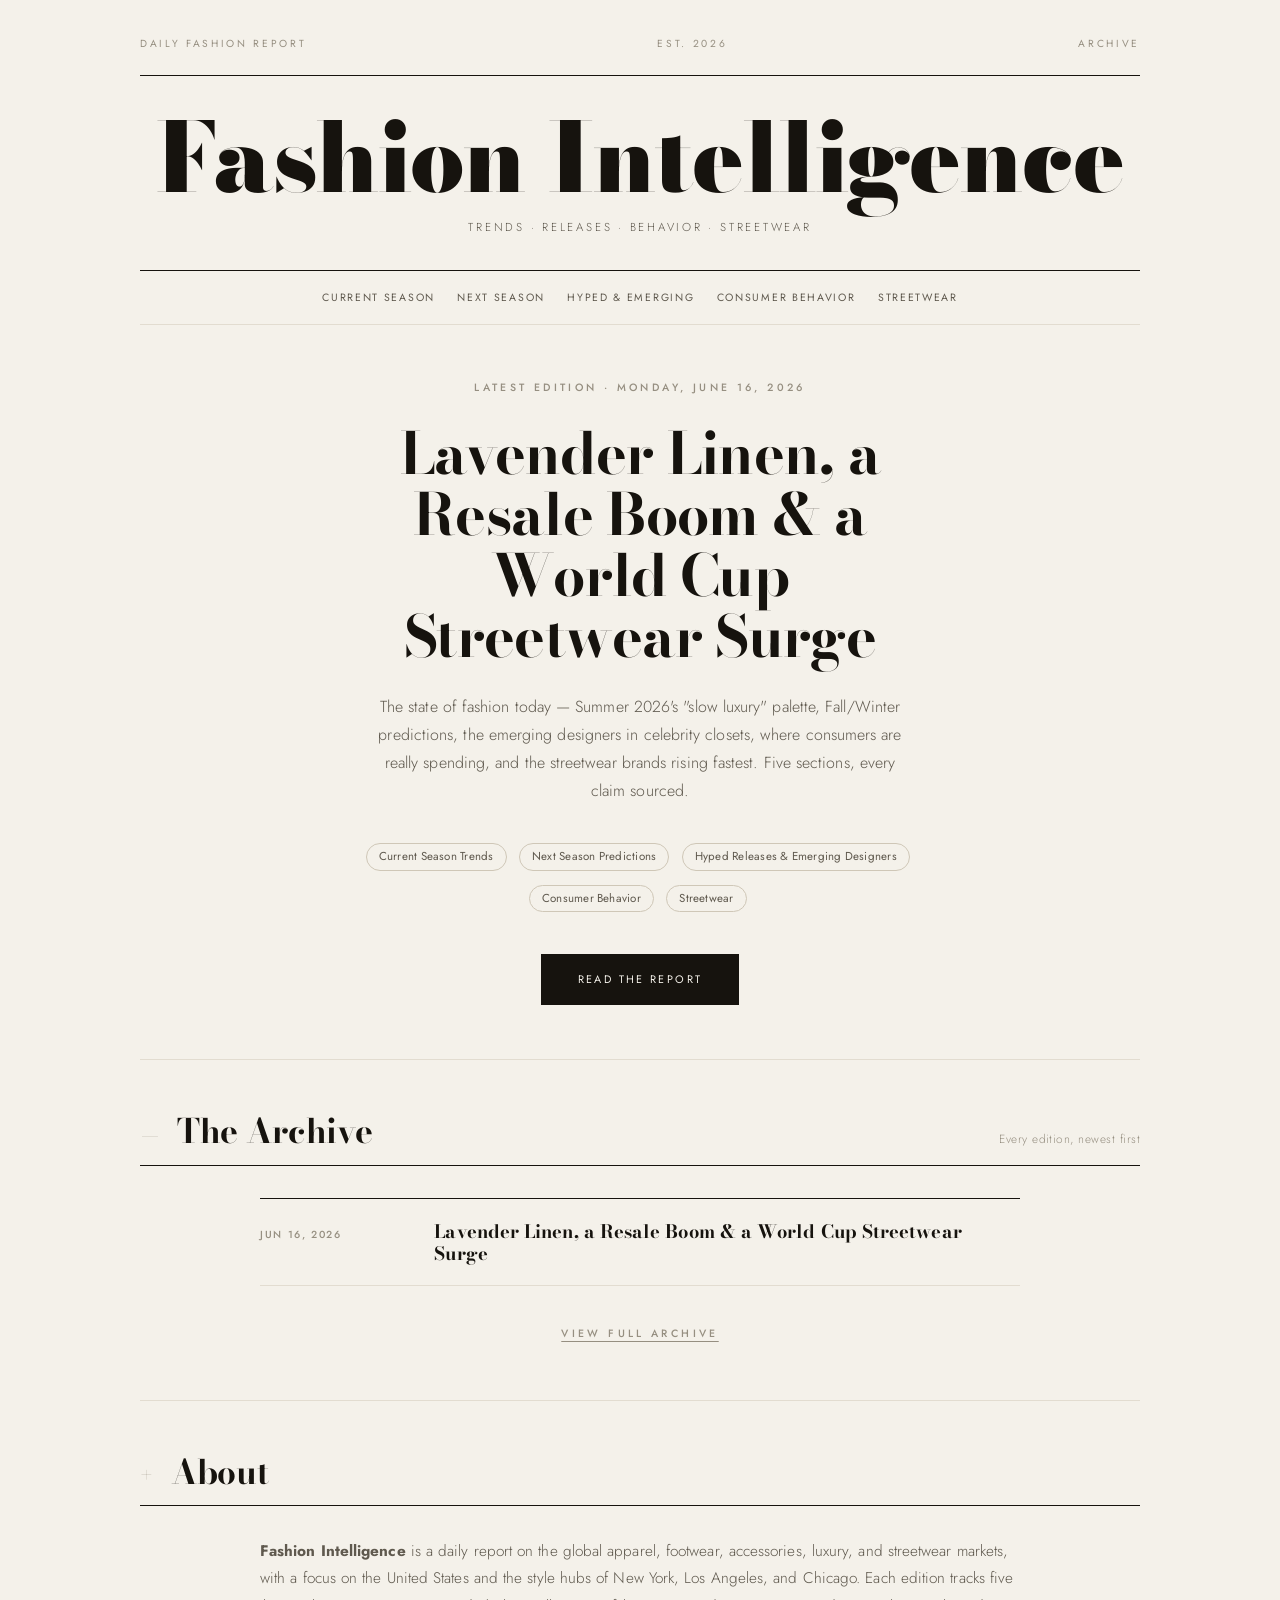
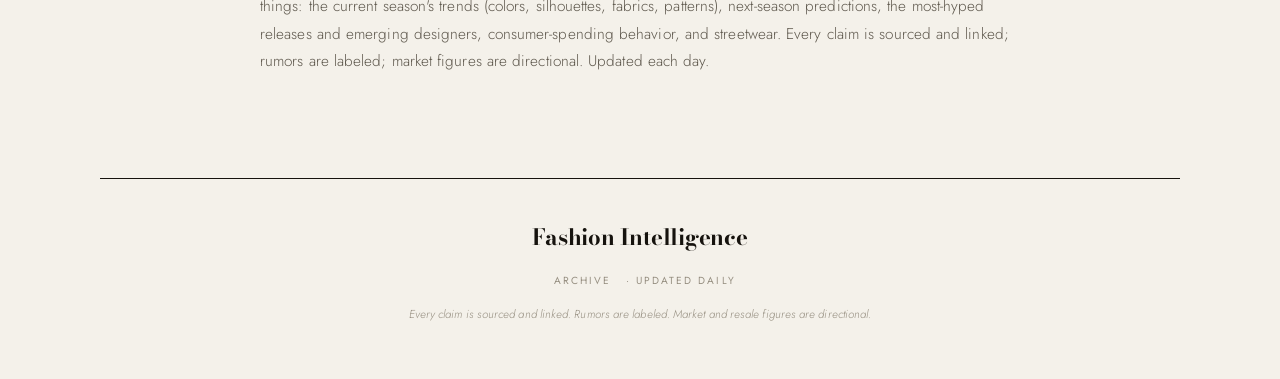
==== docs/index.html @ b0eaf0b9 "Fashion Intelligence — initial site Standalone daily fashion-intelligence report site (separate from" ====
<!DOCTYPE html>
<html lang="en">
<head>
  <meta charset="UTF-8" />
  <meta name="viewport" content="width=device-width, initial-scale=1.0" />
  <title>Fashion Intelligence — Daily Report</title>
  <link rel="preconnect" href="https://fonts.googleapis.com" />
  <link rel="preconnect" href="https://fonts.gstatic.com" crossorigin />
  <link href="https://fonts.googleapis.com/css2?family=Bodoni+Moda:ital,opsz,wght@0,6..96,400;0,6..96,700;0,6..96,900;1,6..96,400;1,6..96,700&family=Jost:ital,wght@0,300;0,400;0,500;1,400&display=swap" rel="stylesheet" />
  <link rel="stylesheet" href="style.css" />
</head>
<body>

  <header class="site-head container">
    <div class="topline">
      <span>Daily Fashion Report</span>
      <span>Est. 2026</span>
      <span><a href="archive.html">Archive</a></span>
    </div>
    <div class="wordmark-block">
      <h1 class="wordmark">Fashion Intelligence</h1>
      <p class="tagline">Trends · Releases · Behavior · Streetwear</p>
    </div>
    <nav class="mainnav">
      <a href="editions/2026-06-16.html#current">Current Season</a>
      <a href="editions/2026-06-16.html#next">Next Season</a>
      <a href="editions/2026-06-16.html#releases">Hyped &amp; Emerging</a>
      <a href="editions/2026-06-16.html#behavior">Consumer Behavior</a>
      <a href="editions/2026-06-16.html#streetwear">Streetwear</a>
    </nav>
  </header>

  <main class="container">

    <!-- HERO — LATEST EDITION -->
    <section class="hero">
      <span class="kicker hero-kicker">Latest Edition · Monday, June 16, 2026</span>
      <h2 class="hero-title">
        <a href="editions/2026-06-16.html">Lavender Linen, a Resale Boom &amp; a World Cup Streetwear Surge</a>
      </h2>
      <p class="hero-dek">
        The state of fashion today — Summer 2026's "slow luxury" palette, Fall/Winter predictions,
        the emerging designers in celebrity closets, where consumers are really spending, and the
        streetwear brands rising fastest. Five sections, every claim sourced.
      </p>
      <div class="hero-covers">
        <span class="tag">Current Season Trends</span>
        <span class="tag">Next Season Predictions</span>
        <span class="tag">Hyped Releases &amp; Emerging Designers</span>
        <span class="tag">Consumer Behavior</span>
        <span class="tag">Streetwear</span>
      </div>
      <div class="btn-wrap">
        <a class="btn" href="editions/2026-06-16.html">Read the Report</a>
      </div>
    </section>

    <!-- ARCHIVE -->
    <section class="section">
      <div class="section-head">
        <span class="section-num">&mdash;</span>
        <span class="section-title">The Archive</span>
        <span class="section-sub">Every edition, newest first</span>
      </div>
      <ul class="archive-list">
        <li class="archive-item">
          <span class="archive-date">Jun 16, 2026</span>
          <span class="archive-headline">
            <a href="editions/2026-06-16.html">Lavender Linen, a Resale Boom &amp; a World Cup Streetwear Surge</a>
          </span>
        </li>
      </ul>
      <p style="text-align:center; margin-top:2rem;">
        <a class="kicker" href="archive.html" style="text-decoration:underline; text-underline-offset:4px;">View Full Archive</a>
      </p>
    </section>

    <!-- ABOUT -->
    <section class="section" style="border-bottom:none;">
      <div class="section-head">
        <span class="section-num">&plus;</span>
        <span class="section-title">About</span>
      </div>
      <p class="about">
        <strong>Fashion Intelligence</strong> is a daily report on the global apparel, footwear, accessories,
        luxury, and streetwear markets, with a focus on the United States and the style hubs of
        New York, Los Angeles, and Chicago. Each edition tracks five things: the current season's trends
        (colors, silhouettes, fabrics, patterns), next-season predictions, the most-hyped releases and
        emerging designers, consumer-spending behavior, and streetwear. Every claim is sourced and linked;
        rumors are labeled; market figures are directional. Updated each day.
      </p>
    </section>

  </main>

  <footer class="site-foot container">
    <div class="foot-mark">Fashion Intelligence</div>
    <div class="foot-links">
      <a href="archive.html">Archive</a> · Updated Daily
    </div>
    <p class="foot-note">Every claim is sourced and linked. Rumors are labeled. Market and resale figures are directional.</p>
  </footer>

</body>
</html>
---- docs/style.css ----
/* ═══════════════════════════════════════════════════════════════════════
   FASHION INTELLIGENCE — Design System
   Sleek editorial aesthetic · Bodoni Moda (display) + Jost (sans)
   ═══════════════════════════════════════════════════════════════════════ */

/* ── Reset ─────────────────────────────────────────────────────────────── */
*, *::before, *::after { box-sizing: border-box; margin: 0; padding: 0; }

/* ── Tokens ────────────────────────────────────────────────────────────── */
:root {
  --bone:        #f4f1ea;   /* page background */
  --paper:       #faf8f3;   /* raised surfaces */
  --ink:         #16130e;   /* near-black */
  --ink-soft:    #5f594e;   /* secondary text */
  --ink-faint:   #968f81;   /* tertiary / meta */
  --line:        #e2dcd0;   /* hairlines */
  --line-mid:    #cfc7b7;
  --line-strong: #16130e;   /* rules */
  --invert-bg:   #16130e;   /* dark panels */
  --invert-tx:   #f4f1ea;

  --display: 'Bodoni Moda', 'Didot', 'Times New Roman', serif;
  --sans:    'Jost', 'Helvetica Neue', Arial, sans-serif;

  --maxw: 1080px;
  --readw: 760px;
}

/* ── Base ──────────────────────────────────────────────────────────────── */
html {
  background: var(--bone);
  -webkit-text-size-adjust: 100%;
  scroll-behavior: smooth;
}

body {
  font-family: var(--sans);
  font-weight: 300;
  color: var(--ink);
  background: var(--bone);
  line-height: 1.7;
  letter-spacing: 0.005em;
  -webkit-font-smoothing: antialiased;
}

.container {
  max-width: var(--maxw);
  margin: 0 auto;
  padding: 0 2.5rem;
}

a { color: var(--ink); text-decoration: none; }
a:hover { text-decoration: underline; text-underline-offset: 3px; }

::selection { background: var(--ink); color: var(--bone); }

/* ── Shared atoms ──────────────────────────────────────────────────────── */
.kicker {
  font-family: var(--sans);
  font-weight: 500;
  font-size: 0.66rem;
  letter-spacing: 0.32em;
  text-transform: uppercase;
  color: var(--ink-faint);
}

.chip {
  display: inline-block;
  font-family: var(--sans);
  font-weight: 500;
  font-size: 0.58rem;
  letter-spacing: 0.18em;
  text-transform: uppercase;
  padding: 0.22rem 0.55rem;
  background: var(--ink);
  color: var(--bone);
  vertical-align: middle;
  line-height: 1;
}
.chip--out {
  background: transparent;
  color: var(--ink-soft);
  border: 1px solid var(--line-mid);
}
.chip--rumor {
  background: transparent;
  color: var(--ink-faint);
  border: 1px dashed var(--line-mid);
}

.tag {
  display: inline-block;
  font-family: var(--sans);
  font-weight: 400;
  font-size: 0.72rem;
  letter-spacing: 0.02em;
  color: var(--ink-soft);
  border: 1px solid var(--line-mid);
  border-radius: 100px;
  padding: 0.2rem 0.75rem;
  margin: 0.18rem 0.28rem 0.18rem 0;
}

/* ═══════════════════════════════════════════════════════════════════════
   MASTHEAD
   ═══════════════════════════════════════════════════════════════════════ */
.site-head { padding-top: 2.2rem; }

.topline {
  display: flex;
  justify-content: space-between;
  align-items: center;
  font-family: var(--sans);
  font-weight: 400;
  font-size: 0.64rem;
  letter-spacing: 0.26em;
  text-transform: uppercase;
  color: var(--ink-faint);
  padding-bottom: 1.4rem;
}
.topline a { color: var(--ink-faint); }
.topline a:hover { color: var(--ink); text-decoration: none; }

.wordmark-block {
  text-align: center;
  border-top: 1px solid var(--line-strong);
  border-bottom: 1px solid var(--line-strong);
  padding: 2.4rem 0 2rem;
}
.wordmark {
  font-family: var(--display);
  font-optical-sizing: auto;
  font-weight: 900;
  font-size: clamp(2.6rem, 9vw, 6rem);
  line-height: 0.9;
  letter-spacing: -0.01em;
  color: var(--ink);
}
.wordmark .amp { font-style: italic; font-weight: 400; }
.tagline {
  font-family: var(--sans);
  font-weight: 300;
  font-size: 0.72rem;
  letter-spacing: 0.24em;
  text-transform: uppercase;
  color: var(--ink-soft);
  margin-top: 1.1rem;
}

/* Section nav */
.mainnav {
  display: flex;
  justify-content: center;
  align-items: center;
  flex-wrap: wrap;
  gap: 0 1.4rem;
  font-family: var(--sans);
  font-weight: 400;
  font-size: 0.66rem;
  letter-spacing: 0.16em;
  text-transform: uppercase;
  padding: 1.1rem 0;
  border-bottom: 1px solid var(--line);
}
.mainnav a { color: var(--ink-soft); }
.mainnav a:hover { color: var(--ink); text-decoration: none; }

/* ═══════════════════════════════════════════════════════════════════════
   REPORT / CONTENT
   ═══════════════════════════════════════════════════════════════════════ */
.report-head {
  padding: 3rem 0 2.4rem;
  text-align: center;
  max-width: var(--readw);
  margin: 0 auto;
}
.report-date {
  font-family: var(--sans);
  font-weight: 400;
  font-size: 0.68rem;
  letter-spacing: 0.28em;
  text-transform: uppercase;
  color: var(--ink-faint);
  margin-bottom: 1.4rem;
}
.report-title {
  font-family: var(--display);
  font-weight: 700;
  font-size: clamp(1.9rem, 4.6vw, 3.1rem);
  line-height: 1.08;
  letter-spacing: -0.01em;
}
.report-standfirst {
  font-family: var(--sans);
  font-weight: 300;
  font-size: 1rem;
  line-height: 1.7;
  color: var(--ink-soft);
  margin-top: 1.4rem;
  font-style: normal;
}

/* Executive summary */
.summary {
  max-width: var(--readw);
  margin: 0 auto 1rem;
  border-top: 1px solid var(--line-strong);
  border-bottom: 1px solid var(--line-strong);
  padding: 1.8rem 0;
}
.summary .kicker { display: block; text-align: center; margin-bottom: 1.3rem; }
.summary ul { list-style: none; }
.summary li {
  position: relative;
  padding: 0.55rem 0 0.55rem 2.6rem;
  font-size: 0.94rem;
  line-height: 1.6;
  border-bottom: 1px solid var(--line);
}
.summary li:last-child { border-bottom: none; }
.summary li::before {
  counter-increment: sum;
  content: counter(sum, decimal-leading-zero);
  position: absolute;
  left: 0;
  top: 0.62rem;
  font-family: var(--display);
  font-style: italic;
  font-size: 0.95rem;
  color: var(--ink-faint);
}
.summary ul { counter-reset: sum; }

/* Section frame */
.section {
  padding: 3.4rem 0;
  border-bottom: 1px solid var(--line);
  scroll-margin-top: 1rem;
}
.section-head {
  display: flex;
  align-items: baseline;
  gap: 1.1rem;
  margin-bottom: 2rem;
  padding-bottom: 1rem;
  border-bottom: 1px solid var(--line-strong);
}
.section-num {
  font-family: var(--display);
  font-style: italic;
  font-weight: 400;
  font-size: 1.5rem;
  color: var(--ink-faint);
  line-height: 1;
}
.section-title {
  font-family: var(--display);
  font-weight: 700;
  font-size: clamp(1.5rem, 3.4vw, 2.1rem);
  line-height: 1;
  letter-spacing: -0.005em;
}
.section-sub {
  font-family: var(--sans);
  font-weight: 300;
  font-size: 0.74rem;
  letter-spacing: 0.04em;
  color: var(--ink-faint);
  margin-left: auto;
  text-align: right;
  max-width: 38%;
}

/* Prose */
.prose {
  max-width: var(--readw);
  font-size: 0.96rem;
  line-height: 1.78;
  color: var(--ink);
  margin-bottom: 1.2rem;
}
.prose--full { max-width: none; }
.prose strong { font-weight: 500; }
.prose a { text-decoration: underline; text-underline-offset: 2px; text-decoration-color: var(--line-mid); }
.prose a:hover { text-decoration-color: var(--ink); }
.lead-note {
  font-size: 0.78rem;
  color: var(--ink-faint);
  font-style: italic;
}

/* ── Color swatches ────────────────────────────────────────────────────── */
.swatches {
  display: grid;
  grid-template-columns: repeat(auto-fit, minmax(92px, 1fr));
  gap: 1.2rem;
  margin: 1.6rem 0 2rem;
}
.swatch { text-align: center; }
.swatch-chip {
  width: 100%;
  aspect-ratio: 1 / 1;
  border-radius: 50%;
  box-shadow: inset 0 0 0 1px rgba(22,19,14,0.10);
  margin-bottom: 0.7rem;
}
.swatch-name {
  display: block;
  font-family: var(--sans);
  font-weight: 400;
  font-size: 0.74rem;
  letter-spacing: 0.04em;
  line-height: 1.3;
}
.swatch-hex {
  display: block;
  font-family: var(--sans);
  font-weight: 300;
  font-size: 0.62rem;
  letter-spacing: 0.1em;
  color: var(--ink-faint);
  text-transform: uppercase;
  margin-top: 0.15rem;
}

/* ── Attribute rows (colors / silhouettes / fabrics / patterns) ────────── */
.attrs { margin: 1.4rem 0 0.5rem; }
.attr {
  display: grid;
  grid-template-columns: 150px 1fr;
  gap: 1.4rem;
  padding: 1.1rem 0;
  border-top: 1px solid var(--line);
}
.attr:last-child { border-bottom: 1px solid var(--line); }
.attr-label {
  font-family: var(--sans);
  font-weight: 500;
  font-size: 0.68rem;
  letter-spacing: 0.2em;
  text-transform: uppercase;
  color: var(--ink-soft);
  padding-top: 0.15rem;
}
.attr-body { font-size: 0.92rem; line-height: 1.65; }
.attr-body strong { font-weight: 500; }

/* ── Cards / grids ─────────────────────────────────────────────────────── */
.grid-2 { display: grid; grid-template-columns: 1fr 1fr; gap: 2.4rem; }
.grid-3 { display: grid; grid-template-columns: repeat(3, 1fr); gap: 2.2rem; }

/* Entry (designer / release / brand) */
.entry { padding-top: 1.1rem; border-top: 2px solid var(--ink); }
.entry + .entry { margin-top: 1.8rem; }
.entry-head {
  display: flex;
  align-items: baseline;
  justify-content: space-between;
  gap: 0.8rem;
  margin-bottom: 0.3rem;
}
.entry-name {
  font-family: var(--display);
  font-weight: 700;
  font-size: 1.15rem;
  line-height: 1.1;
}
.entry-meta {
  font-family: var(--sans);
  font-weight: 400;
  font-size: 0.66rem;
  letter-spacing: 0.14em;
  text-transform: uppercase;
  color: var(--ink-faint);
  margin-bottom: 0.6rem;
}
.entry-body { font-size: 0.9rem; line-height: 1.65; color: var(--ink); }
.entry-body a { text-decoration: underline; text-underline-offset: 2px; text-decoration-color: var(--line-mid); }

/* Stat band */
.stats {
  display: grid;
  grid-template-columns: repeat(auto-fit, minmax(150px, 1fr));
  gap: 0;
  margin: 1.6rem 0 2rem;
  border: 1px solid var(--line);
}
.stat {
  padding: 1.4rem 1.3rem;
  border-right: 1px solid var(--line);
}
.stat:last-child { border-right: none; }
.stat-num {
  font-family: var(--display);
  font-weight: 700;
  font-size: 1.9rem;
  line-height: 1;
  letter-spacing: -0.01em;
}
.stat-num .unit { font-size: 1.05rem; font-style: italic; font-weight: 400; }
.stat-label {
  font-family: var(--sans);
  font-weight: 300;
  font-size: 0.74rem;
  line-height: 1.4;
  color: var(--ink-soft);
  margin-top: 0.6rem;
}

/* ── Tables ────────────────────────────────────────────────────────────── */
.ftable { width: 100%; border-collapse: collapse; margin: 1.4rem 0; font-size: 0.86rem; }
.ftable th {
  font-family: var(--sans);
  font-weight: 500;
  font-size: 0.62rem;
  letter-spacing: 0.18em;
  text-transform: uppercase;
  color: var(--ink-faint);
  text-align: left;
  padding: 0 0.8rem 0.7rem;
  border-bottom: 1px solid var(--line-strong);
}
.ftable td {
  padding: 0.85rem 0.8rem;
  border-bottom: 1px solid var(--line);
  vertical-align: top;
  line-height: 1.5;
}
.ftable tr:last-child td { border-bottom: none; }
.ftable .nowrap { white-space: nowrap; }
.ftable .t-date { color: var(--ink-faint); white-space: nowrap; font-size: 0.8rem; }
.ftable .t-name { font-family: var(--display); font-weight: 700; font-size: 0.98rem; }
.ftable strong { font-weight: 500; }

/* City columns */
.cities { display: grid; grid-template-columns: repeat(3, 1fr); gap: 2.4rem; }
.city-name {
  font-family: var(--display);
  font-weight: 700;
  font-size: 1.3rem;
  padding-bottom: 0.6rem;
  margin-bottom: 0.9rem;
  border-bottom: 1px solid var(--line-strong);
}
.city-body { font-size: 0.88rem; line-height: 1.65; }

/* ── Watch list (inverted panel) ───────────────────────────────────────── */
.watch {
  background: var(--invert-bg);
  color: var(--invert-tx);
  margin: 3.4rem 0 0;
  padding: 3rem 2.5rem;
}
.watch .kicker { color: rgba(244,241,234,0.55); }
.watch h2 {
  font-family: var(--display);
  font-weight: 700;
  font-size: clamp(1.6rem, 3.4vw, 2.2rem);
  margin: 0.9rem 0 1.8rem;
}
.watch-table { width: 100%; border-collapse: collapse; font-size: 0.88rem; }
.watch-table th {
  font-family: var(--sans);
  font-weight: 500;
  font-size: 0.6rem;
  letter-spacing: 0.18em;
  text-transform: uppercase;
  color: rgba(244,241,234,0.45);
  text-align: left;
  padding: 0 0.8rem 0.7rem;
  border-bottom: 1px solid rgba(244,241,234,0.2);
}
.watch-table td {
  padding: 0.95rem 0.8rem;
  border-bottom: 1px solid rgba(244,241,234,0.1);
  vertical-align: top;
  line-height: 1.5;
}
.watch-table tr:last-child td { border-bottom: none; }
.watch-table .w-date {
  font-family: var(--display);
  font-style: italic;
  font-size: 1rem;
  white-space: nowrap;
  color: var(--invert-tx);
}
.watch-table .w-type {
  font-size: 0.58rem;
  letter-spacing: 0.16em;
  text-transform: uppercase;
  color: rgba(244,241,234,0.5);
  white-space: nowrap;
}
.watch-table strong { font-weight: 500; }
.watch-table a { color: var(--invert-tx); text-decoration: underline; text-underline-offset: 2px; }

/* ── Sources ───────────────────────────────────────────────────────────── */
.sources { padding: 2.6rem 0 1rem; }
.sources .kicker { display: block; margin-bottom: 1.2rem; }
.sources ol {
  columns: 2;
  column-gap: 2.4rem;
  list-style: none;
  counter-reset: src;
  font-size: 0.74rem;
  line-height: 1.6;
}
.sources li {
  break-inside: avoid;
  margin-bottom: 0.45rem;
  padding-left: 1.7rem;
  position: relative;
  color: var(--ink-soft);
}
.sources li::before {
  counter-increment: src;
  content: counter(src);
  position: absolute;
  left: 0;
  font-family: var(--display);
  font-style: italic;
  color: var(--ink-faint);
}
.sources a { text-decoration: underline; text-underline-offset: 2px; text-decoration-color: var(--line-mid); }

/* ═══════════════════════════════════════════════════════════════════════
   HOME PAGE
   ═══════════════════════════════════════════════════════════════════════ */
.hero {
  padding: 3.4rem 0;
  border-bottom: 1px solid var(--line);
}
.hero-kicker { display: block; text-align: center; margin-bottom: 1.6rem; }
.hero-title {
  font-family: var(--display);
  font-weight: 700;
  font-size: clamp(2rem, 5.2vw, 3.6rem);
  line-height: 1.06;
  letter-spacing: -0.012em;
  text-align: center;
  max-width: 14ch;
  margin: 0 auto 1.6rem;
}
.hero-title a { color: var(--ink); }
.hero-title a:hover { text-decoration: none; color: var(--ink-soft); }
.hero-dek {
  max-width: 60ch;
  margin: 0 auto 2.2rem;
  text-align: center;
  font-size: 1rem;
  line-height: 1.75;
  color: var(--ink-soft);
}
.hero-covers {
  display: flex;
  flex-wrap: wrap;
  justify-content: center;
  gap: 0.5rem;
  max-width: 70ch;
  margin: 0 auto 2.4rem;
}
.btn {
  display: inline-block;
  font-family: var(--sans);
  font-weight: 400;
  font-size: 0.68rem;
  letter-spacing: 0.22em;
  text-transform: uppercase;
  color: var(--bone);
  background: var(--ink);
  padding: 0.95rem 2.2rem;
  border: 1px solid var(--ink);
  transition: background 0.18s, color 0.18s;
}
.btn:hover { background: transparent; color: var(--ink); text-decoration: none; }
.btn-wrap { text-align: center; }

.archive-list { list-style: none; max-width: var(--readw); margin: 0 auto; }
.archive-item {
  display: flex;
  align-items: baseline;
  gap: 1.4rem;
  padding: 1.3rem 0;
  border-bottom: 1px solid var(--line);
}
.archive-item:first-child { border-top: 1px solid var(--line-strong); }
.archive-date {
  font-family: var(--sans);
  font-weight: 500;
  font-size: 0.64rem;
  letter-spacing: 0.16em;
  text-transform: uppercase;
  color: var(--ink-faint);
  white-space: nowrap;
  width: 9.5rem;
  flex-shrink: 0;
  padding-top: 0.35rem;
}
.archive-headline {
  font-family: var(--display);
  font-weight: 700;
  font-size: 1.15rem;
  line-height: 1.2;
}
.archive-headline a:hover { color: var(--ink-soft); text-decoration: none; }

.about {
  max-width: var(--readw);
  margin: 0 auto;
  font-size: 0.96rem;
  line-height: 1.8;
  color: var(--ink-soft);
}

.page-head {
  text-align: center;
  padding: 3rem 0 2.4rem;
}
.page-head .kicker { display: block; margin-bottom: 1rem; }
.page-head h1 {
  font-family: var(--display);
  font-weight: 700;
  font-size: clamp(2rem, 5vw, 3rem);
}

/* ═══════════════════════════════════════════════════════════════════════
   FOOTER
   ═══════════════════════════════════════════════════════════════════════ */
.site-foot {
  border-top: 1px solid var(--line-strong);
  margin-top: 3rem;
  padding: 2.4rem 0 3.4rem;
  text-align: center;
}
.foot-mark {
  font-family: var(--display);
  font-weight: 700;
  font-size: 1.4rem;
  letter-spacing: -0.01em;
}
.foot-links {
  font-family: var(--sans);
  font-weight: 400;
  font-size: 0.64rem;
  letter-spacing: 0.2em;
  text-transform: uppercase;
  color: var(--ink-faint);
  margin-top: 1rem;
}
.foot-links a { color: var(--ink-faint); margin: 0 0.6rem; }
.foot-links a:hover { color: var(--ink); text-decoration: none; }
.foot-note {
  font-size: 0.72rem;
  color: var(--ink-faint);
  margin-top: 1rem;
  font-style: italic;
}

/* ═══════════════════════════════════════════════════════════════════════
   RESPONSIVE
   ═══════════════════════════════════════════════════════════════════════ */
@media (max-width: 880px) {
  .container { padding: 0 1.6rem; }
  .grid-2, .grid-3, .cities { grid-template-columns: 1fr; gap: 1.8rem; }
  .section-sub { display: none; }
  .section-head { flex-wrap: wrap; }
  .attr { grid-template-columns: 1fr; gap: 0.4rem; }
  .sources ol { columns: 1; }
  .watch { padding: 2.2rem 1.6rem; }
  .stat { border-right: none; border-bottom: 1px solid var(--line); }
  .stat:last-child { border-bottom: none; }
}

@media (max-width: 560px) {
  .container { padding: 0 1.1rem; }
  .topline { font-size: 0.56rem; letter-spacing: 0.16em; }
  .mainnav { gap: 0 0.9rem; font-size: 0.6rem; }
  .archive-item { flex-direction: column; gap: 0.3rem; }
  .archive-date { padding-top: 0; }
  .watch-table thead { display: none; }
  .watch-table td { display: block; border-bottom: none; padding: 0.15rem 0; }
  .watch-table tr { display: block; padding: 1rem 0; border-bottom: 1px solid rgba(244,241,234,0.12); }
  .ftable thead { display: none; }
  .ftable td { display: block; padding: 0.15rem 0; border-bottom: none; }
  .ftable tr { display: block; padding: 1rem 0; border-bottom: 1px solid var(--line); }
}
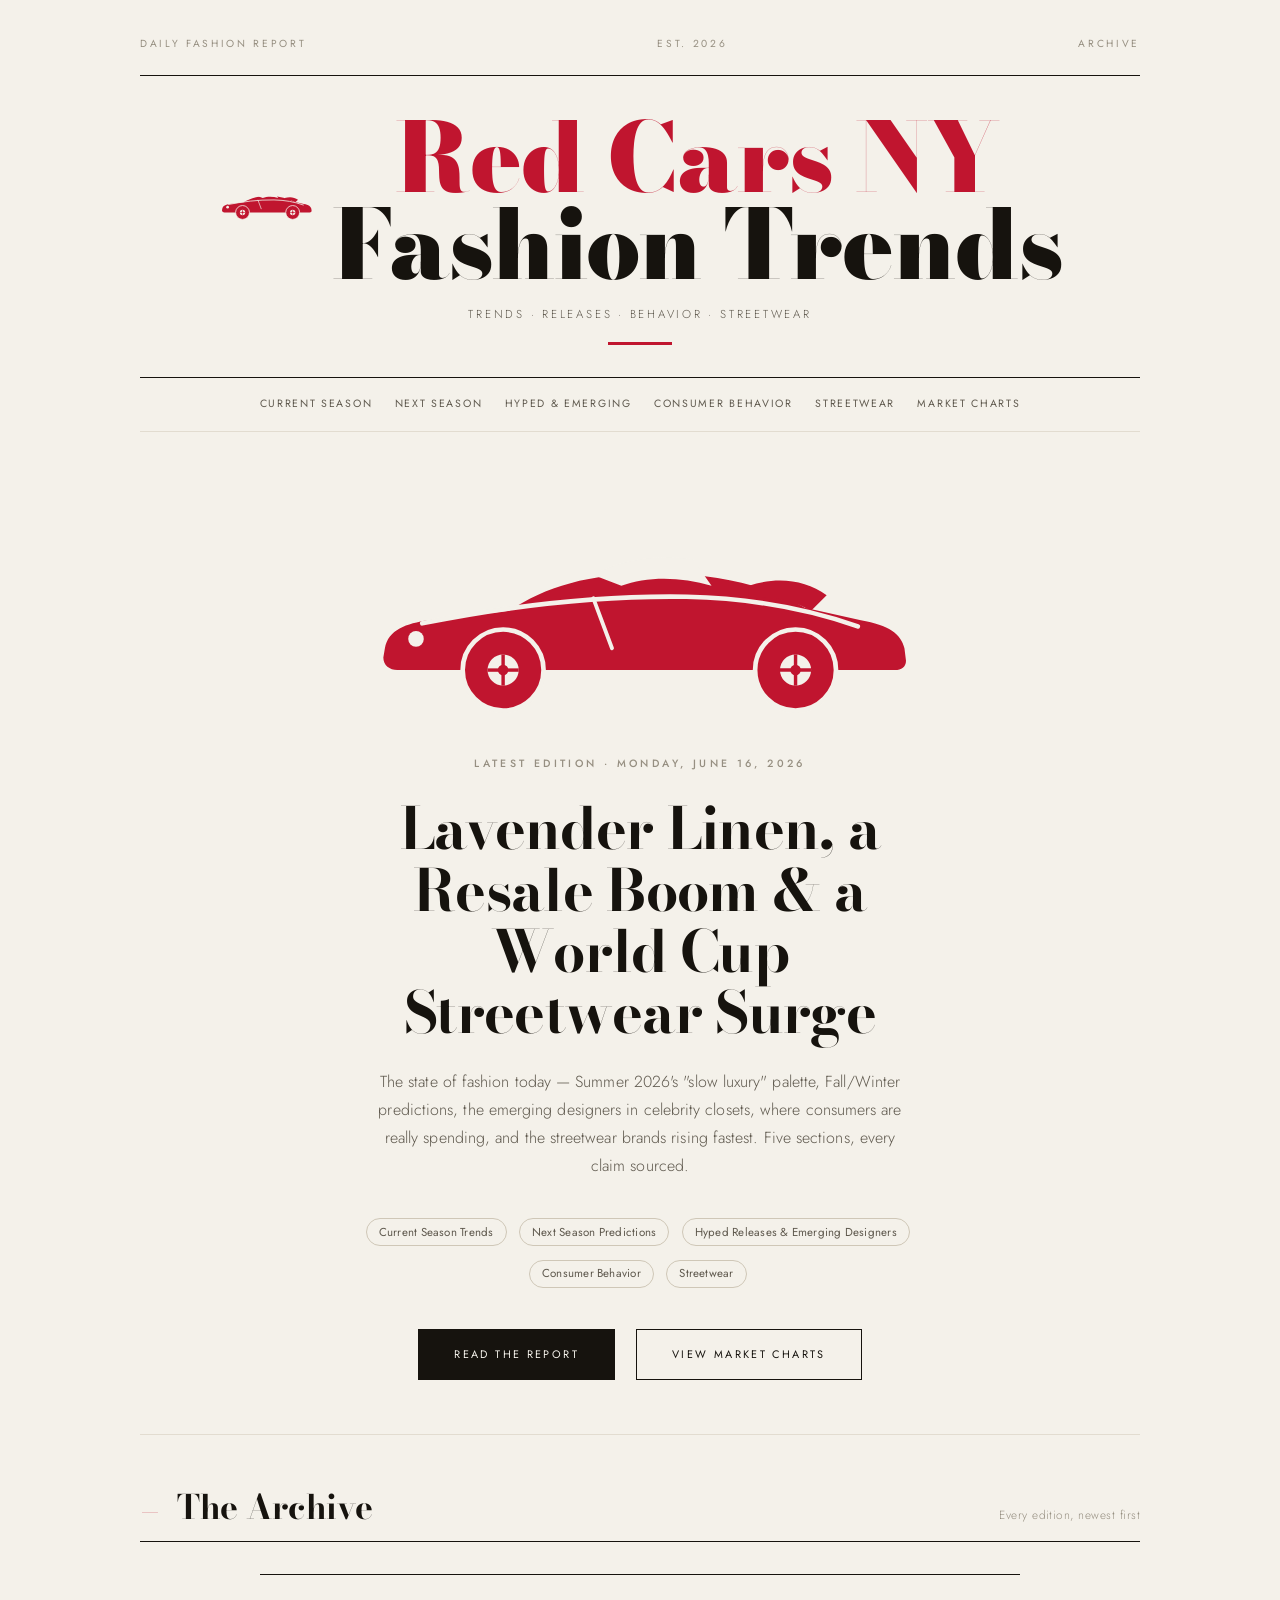
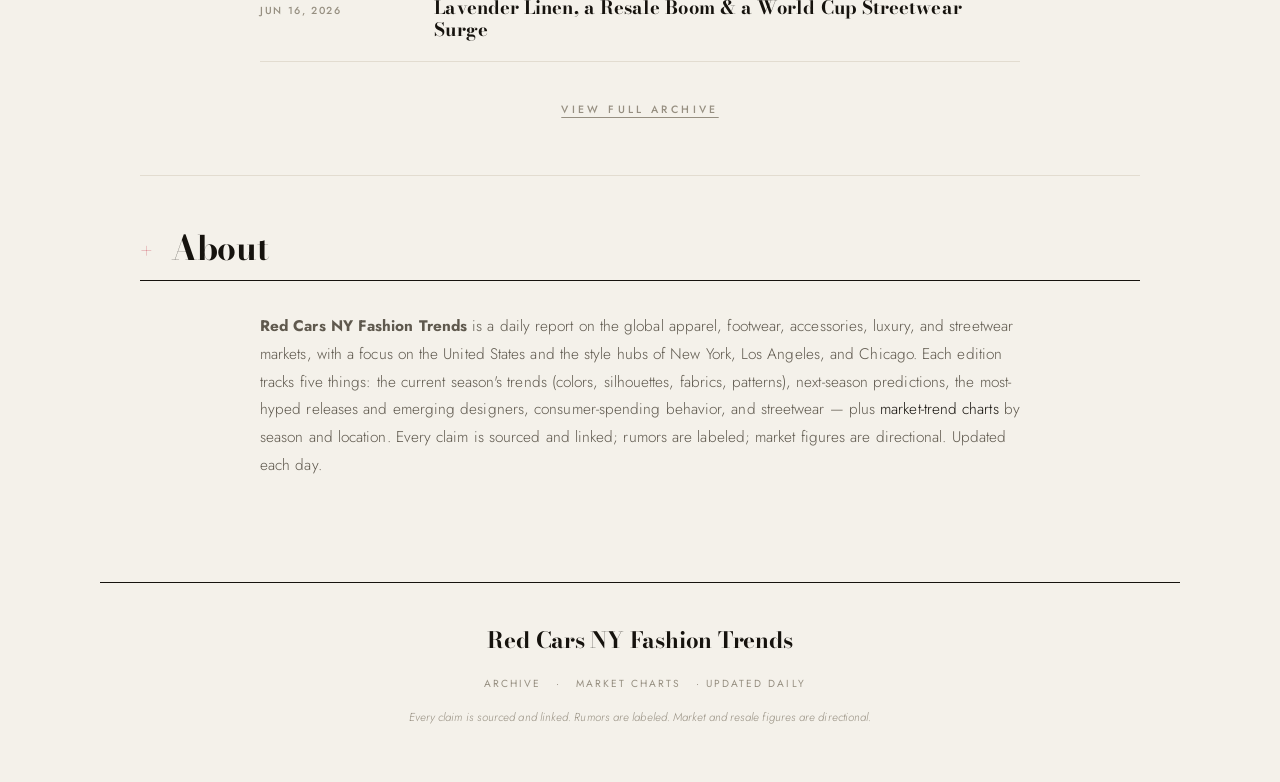
==== commit 3dd4e6fb: "Rebrand to Red Cars NY Fashion Trends; add car, charts, daily generator - Rebrand all pages to "Red " ====
--- a/docs/index.html
+++ b/docs/index.html
@@ -3,7 +3,7 @@
 <head>
   <meta charset="UTF-8" />
   <meta name="viewport" content="width=device-width, initial-scale=1.0" />
-  <title>Fashion Intelligence — Daily Report</title>
+  <title>Red Cars NY Fashion Trends — Daily Report</title>
   <link rel="preconnect" href="https://fonts.googleapis.com" />
   <link rel="preconnect" href="https://fonts.gstatic.com" crossorigin />
   <link href="https://fonts.googleapis.com/css2?family=Bodoni+Moda:ital,opsz,wght@0,6..96,400;0,6..96,700;0,6..96,900;1,6..96,400;1,6..96,700&family=Jost:ital,wght@0,300;0,400;0,500;1,400&display=swap" rel="stylesheet" />
@@ -18,8 +18,12 @@
       <span><a href="archive.html">Archive</a></span>
     </div>
     <div class="wordmark-block">
-      <h1 class="wordmark">Fashion Intelligence</h1>
+      <div class="brandmark">
+        <img class="car-logo" src="assets/redcar.svg" alt="Red Cars NY" />
+        <h1 class="wordmark"><span class="red">Red Cars NY</span><br />Fashion Trends</h1>
+      </div>
       <p class="tagline">Trends · Releases · Behavior · Streetwear</p>
+      <div class="accent-rule"></div>
     </div>
     <nav class="mainnav">
       <a href="editions/2026-06-16.html#current">Current Season</a>
@@ -27,6 +31,7 @@
       <a href="editions/2026-06-16.html#releases">Hyped &amp; Emerging</a>
       <a href="editions/2026-06-16.html#behavior">Consumer Behavior</a>
       <a href="editions/2026-06-16.html#streetwear">Streetwear</a>
+      <a href="trends.html">Market Charts</a>
     </nav>
   </header>
 
@@ -34,6 +39,7 @@
 
     <!-- HERO — LATEST EDITION -->
     <section class="hero">
+      <img class="hero-car" src="assets/redcar.svg" alt="Red Cars NY" />
       <span class="kicker hero-kicker">Latest Edition · Monday, June 16, 2026</span>
       <h2 class="hero-title">
         <a href="editions/2026-06-16.html">Lavender Linen, a Resale Boom &amp; a World Cup Streetwear Surge</a>
@@ -52,6 +58,8 @@
       </div>
       <div class="btn-wrap">
         <a class="btn" href="editions/2026-06-16.html">Read the Report</a>
+        &nbsp;&nbsp;
+        <a class="btn" href="trends.html" style="background:transparent;color:var(--ink);">View Market Charts</a>
       </div>
     </section>
 
@@ -82,11 +90,12 @@
         <span class="section-title">About</span>
       </div>
       <p class="about">
-        <strong>Fashion Intelligence</strong> is a daily report on the global apparel, footwear, accessories,
-        luxury, and streetwear markets, with a focus on the United States and the style hubs of
+        <strong>Red Cars NY Fashion Trends</strong> is a daily report on the global apparel, footwear,
+        accessories, luxury, and streetwear markets, with a focus on the United States and the style hubs of
         New York, Los Angeles, and Chicago. Each edition tracks five things: the current season's trends
         (colors, silhouettes, fabrics, patterns), next-season predictions, the most-hyped releases and
-        emerging designers, consumer-spending behavior, and streetwear. Every claim is sourced and linked;
+        emerging designers, consumer-spending behavior, and streetwear — plus
+        <a href="trends.html">market-trend charts</a> by season and location. Every claim is sourced and linked;
         rumors are labeled; market figures are directional. Updated each day.
       </p>
     </section>
@@ -94,9 +103,9 @@
   </main>
 
   <footer class="site-foot container">
-    <div class="foot-mark">Fashion Intelligence</div>
+    <div class="foot-mark">Red Cars NY Fashion Trends</div>
     <div class="foot-links">
-      <a href="archive.html">Archive</a> · Updated Daily
+      <a href="archive.html">Archive</a> · <a href="trends.html">Market Charts</a> · Updated Daily
     </div>
     <p class="foot-note">Every claim is sourced and linked. Rumors are labeled. Market and resale figures are directional.</p>
   </footer>
--- a/docs/style.css
+++ b/docs/style.css
@@ -18,6 +18,8 @@
   --line-strong: #16130e;   /* rules */
   --invert-bg:   #16130e;   /* dark panels */
   --invert-tx:   #f4f1ea;
+  --accent:      #c0152f;   /* Red Cars NY brand red */
+  --accent-soft: #e8c9cd;
 
   --display: 'Bodoni Moda', 'Didot', 'Times New Roman', serif;
   --sans:    'Jost', 'Helvetica Neue', Arial, sans-serif;
@@ -72,8 +74,8 @@
   letter-spacing: 0.18em;
   text-transform: uppercase;
   padding: 0.22rem 0.55rem;
-  background: var(--ink);
-  color: var(--bone);
+  background: var(--accent);
+  color: #fff;
   vertical-align: middle;
   line-height: 1;
 }
@@ -250,7 +252,7 @@
   font-style: italic;
   font-weight: 400;
   font-size: 1.5rem;
-  color: var(--ink-faint);
+  color: var(--accent);
   line-height: 1;
 }
 .section-title {
@@ -671,6 +673,97 @@
   .stat:last-child { border-bottom: none; }
 }
 
+/* ═══════════════════════════════════════════════════════════════════════
+   RED CARS NY — brandmark, hero car, charts
+   ═══════════════════════════════════════════════════════════════════════ */
+.brandmark {
+  display: flex;
+  align-items: center;
+  justify-content: center;
+  gap: 1.1rem;
+}
+.brandmark .car-logo {
+  width: 96px;
+  height: auto;
+  flex-shrink: 0;
+}
+.wordmark-block .wordmark .red { color: var(--accent); }
+.accent-rule {
+  width: 64px;
+  height: 3px;
+  background: var(--accent);
+  margin: 1.1rem auto 0;
+}
+
+/* Hero car on the home page */
+.hero-car {
+  display: block;
+  width: min(560px, 88%);
+  height: auto;
+  margin: 0 auto 2.2rem;
+}
+
+/* ── Charts ─────────────────────────────────────────────────────────────── */
+.chart-block {
+  margin: 0 0 2.6rem;
+}
+.chart-title {
+  font-family: var(--display);
+  font-weight: 700;
+  font-size: 1.15rem;
+  margin-bottom: 0.2rem;
+}
+.chart-note {
+  font-family: var(--sans);
+  font-weight: 300;
+  font-size: 0.8rem;
+  color: var(--ink-faint);
+  margin-bottom: 1.1rem;
+}
+.chart-svg { width: 100%; height: auto; display: block; }
+.chart-bar { fill: var(--accent); }
+.chart-bar.alt { fill: var(--ink); }
+.chart-bar.mute { fill: var(--line-mid); }
+.chart-axis { stroke: var(--line-mid); stroke-width: 1; }
+.chart-grid { stroke: var(--line); stroke-width: 1; }
+.chart-label {
+  font-family: var(--sans);
+  font-size: 11px;
+  fill: var(--ink-soft);
+}
+.chart-value {
+  font-family: var(--sans);
+  font-weight: 500;
+  font-size: 11px;
+  fill: var(--ink);
+}
+.chart-axis-label {
+  font-family: var(--sans);
+  font-size: 10px;
+  letter-spacing: 0.12em;
+  text-transform: uppercase;
+  fill: var(--ink-faint);
+}
+.legend {
+  display: flex;
+  flex-wrap: wrap;
+  gap: 1.2rem;
+  margin: 0.6rem 0 0;
+  font-family: var(--sans);
+  font-size: 0.78rem;
+  color: var(--ink-soft);
+}
+.legend span { display: inline-flex; align-items: center; gap: 0.4rem; }
+.legend i { width: 12px; height: 12px; display: inline-block; border-radius: 2px; }
+.legend i.c-accent { background: var(--accent); }
+.legend i.c-ink { background: var(--ink); }
+.legend i.c-mute { background: var(--line-mid); }
+
+@media (max-width: 700px) {
+  .brandmark { flex-direction: column; gap: 0.7rem; }
+  .brandmark .car-logo { width: 110px; }
+}
+
 @media (max-width: 560px) {
   .container { padding: 0 1.1rem; }
   .topline { font-size: 0.56rem; letter-spacing: 0.16em; }
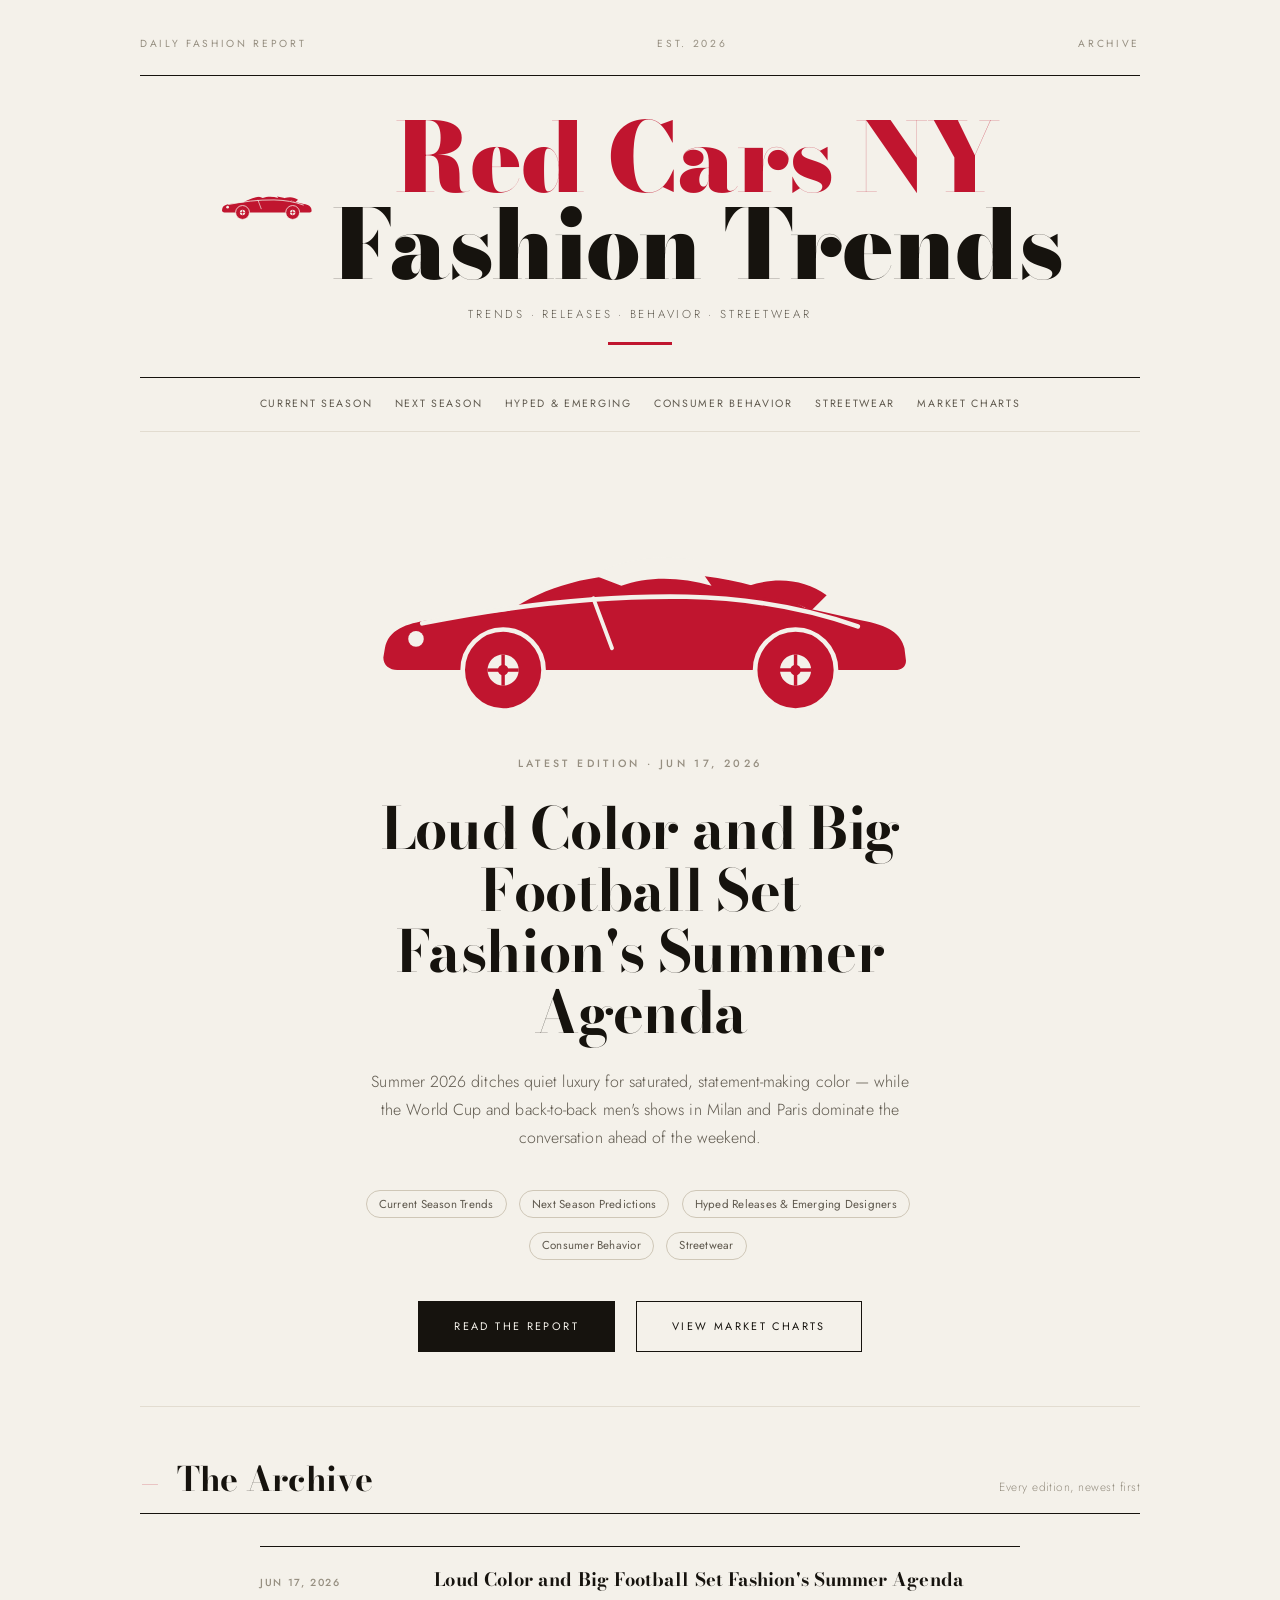
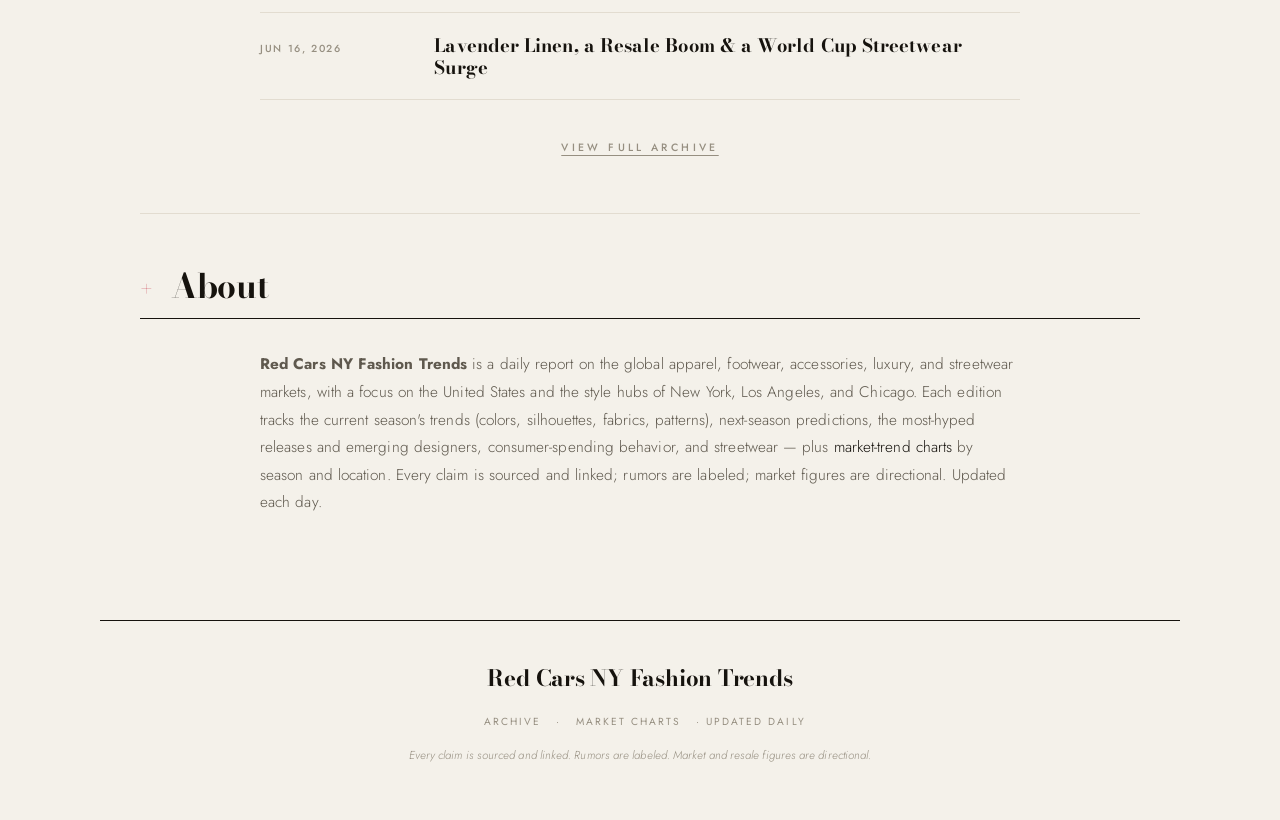
==== commit 4f8950b7: "Daily fashion report: 2026-06-17" ====
--- a/docs/index.html
+++ b/docs/index.html
@@ -26,29 +26,22 @@
       <div class="accent-rule"></div>
     </div>
     <nav class="mainnav">
-      <a href="editions/2026-06-16.html#current">Current Season</a>
-      <a href="editions/2026-06-16.html#next">Next Season</a>
-      <a href="editions/2026-06-16.html#releases">Hyped &amp; Emerging</a>
-      <a href="editions/2026-06-16.html#behavior">Consumer Behavior</a>
-      <a href="editions/2026-06-16.html#streetwear">Streetwear</a>
+      <a href="editions/2026-06-17.html#current">Current Season</a>
+      <a href="editions/2026-06-17.html#next">Next Season</a>
+      <a href="editions/2026-06-17.html#releases">Hyped &amp; Emerging</a>
+      <a href="editions/2026-06-17.html#behavior">Consumer Behavior</a>
+      <a href="editions/2026-06-17.html#streetwear">Streetwear</a>
       <a href="trends.html">Market Charts</a>
     </nav>
   </header>
 
   <main class="container">
 
-    <!-- HERO — LATEST EDITION -->
     <section class="hero">
       <img class="hero-car" src="assets/redcar.svg" alt="Red Cars NY" />
-      <span class="kicker hero-kicker">Latest Edition · Monday, June 16, 2026</span>
-      <h2 class="hero-title">
-        <a href="editions/2026-06-16.html">Lavender Linen, a Resale Boom &amp; a World Cup Streetwear Surge</a>
-      </h2>
-      <p class="hero-dek">
-        The state of fashion today — Summer 2026's "slow luxury" palette, Fall/Winter predictions,
-        the emerging designers in celebrity closets, where consumers are really spending, and the
-        streetwear brands rising fastest. Five sections, every claim sourced.
-      </p>
+      <span class="kicker hero-kicker">Latest Edition · Jun 17, 2026</span>
+      <h2 class="hero-title"><a href="editions/2026-06-17.html">Loud Color and Big Football Set Fashion's Summer Agenda</a></h2>
+      <p class="hero-dek">Summer 2026 ditches quiet luxury for saturated, statement-making color — while the World Cup and back-to-back men's shows in Milan and Paris dominate the conversation ahead of the weekend.</p>
       <div class="hero-covers">
         <span class="tag">Current Season Trends</span>
         <span class="tag">Next Season Predictions</span>
@@ -57,13 +50,12 @@
         <span class="tag">Streetwear</span>
       </div>
       <div class="btn-wrap">
-        <a class="btn" href="editions/2026-06-16.html">Read the Report</a>
+        <a class="btn" href="editions/2026-06-17.html">Read the Report</a>
         &nbsp;&nbsp;
         <a class="btn" href="trends.html" style="background:transparent;color:var(--ink);">View Market Charts</a>
       </div>
     </section>
 
-    <!-- ARCHIVE -->
     <section class="section">
       <div class="section-head">
         <span class="section-num">&mdash;</span>
@@ -72,10 +64,12 @@
       </div>
       <ul class="archive-list">
         <li class="archive-item">
+          <span class="archive-date">Jun 17, 2026</span>
+          <span class="archive-headline"><a href="editions/2026-06-17.html">Loud Color and Big Football Set Fashion's Summer Agenda</a></span>
+        </li>
+        <li class="archive-item">
           <span class="archive-date">Jun 16, 2026</span>
-          <span class="archive-headline">
-            <a href="editions/2026-06-16.html">Lavender Linen, a Resale Boom &amp; a World Cup Streetwear Surge</a>
-          </span>
+          <span class="archive-headline"><a href="editions/2026-06-16.html">Lavender Linen, a Resale Boom & a World Cup Streetwear Surge</a></span>
         </li>
       </ul>
       <p style="text-align:center; margin-top:2rem;">
@@ -83,20 +77,18 @@
       </p>
     </section>
 
-    <!-- ABOUT -->
     <section class="section" style="border-bottom:none;">
       <div class="section-head">
         <span class="section-num">&plus;</span>
         <span class="section-title">About</span>
       </div>
       <p class="about">
-        <strong>Red Cars NY Fashion Trends</strong> is a daily report on the global apparel, footwear,
-        accessories, luxury, and streetwear markets, with a focus on the United States and the style hubs of
-        New York, Los Angeles, and Chicago. Each edition tracks five things: the current season's trends
-        (colors, silhouettes, fabrics, patterns), next-season predictions, the most-hyped releases and
-        emerging designers, consumer-spending behavior, and streetwear — plus
-        <a href="trends.html">market-trend charts</a> by season and location. Every claim is sourced and linked;
-        rumors are labeled; market figures are directional. Updated each day.
+        <strong>Red Cars NY Fashion Trends</strong> is a daily report on the global apparel, footwear, accessories, luxury,
+        and streetwear markets, with a focus on the United States and the style hubs of New York, Los Angeles,
+        and Chicago. Each edition tracks the current season's trends (colors, silhouettes, fabrics, patterns),
+        next-season predictions, the most-hyped releases and emerging designers, consumer-spending behavior, and
+        streetwear — plus <a href="trends.html">market-trend charts</a> by season and location. Every claim is
+        sourced and linked; rumors are labeled; market figures are directional. Updated each day.
       </p>
     </section>
 
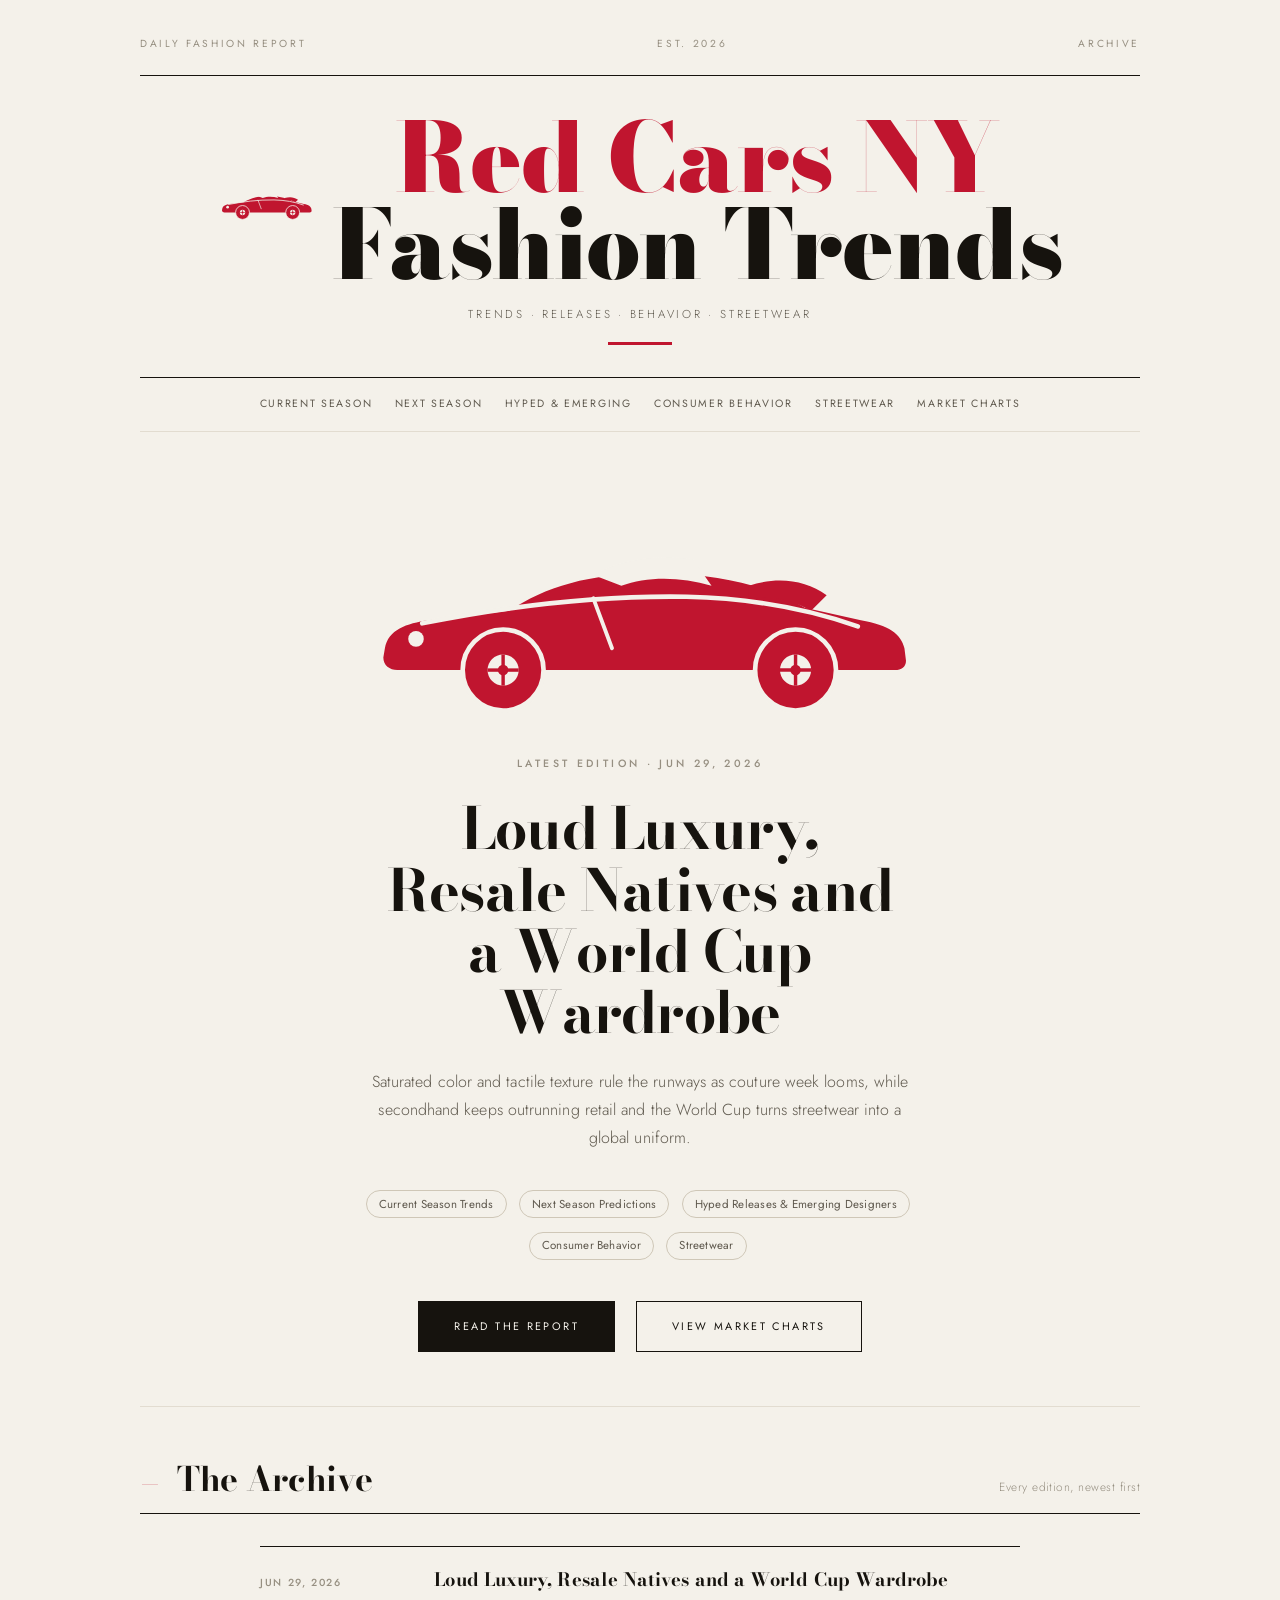
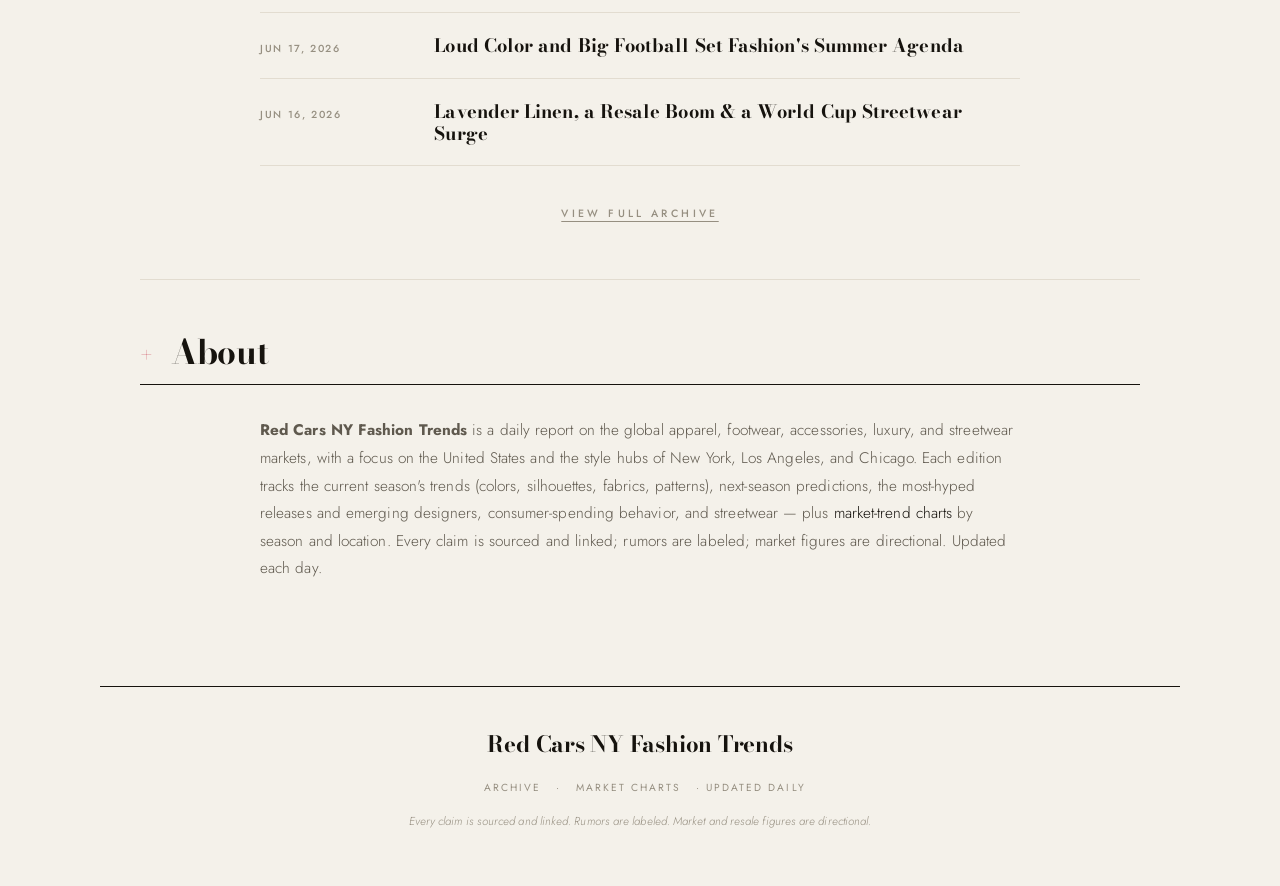
==== commit f81659b8: "Daily fashion report: 2026-06-29" ====
--- a/docs/index.html
+++ b/docs/index.html
@@ -26,11 +26,11 @@
       <div class="accent-rule"></div>
     </div>
     <nav class="mainnav">
-      <a href="editions/2026-06-17.html#current">Current Season</a>
-      <a href="editions/2026-06-17.html#next">Next Season</a>
-      <a href="editions/2026-06-17.html#releases">Hyped &amp; Emerging</a>
-      <a href="editions/2026-06-17.html#behavior">Consumer Behavior</a>
-      <a href="editions/2026-06-17.html#streetwear">Streetwear</a>
+      <a href="editions/2026-06-29.html#current">Current Season</a>
+      <a href="editions/2026-06-29.html#next">Next Season</a>
+      <a href="editions/2026-06-29.html#releases">Hyped &amp; Emerging</a>
+      <a href="editions/2026-06-29.html#behavior">Consumer Behavior</a>
+      <a href="editions/2026-06-29.html#streetwear">Streetwear</a>
       <a href="trends.html">Market Charts</a>
     </nav>
   </header>
@@ -39,9 +39,9 @@
 
     <section class="hero">
       <img class="hero-car" src="assets/redcar.svg" alt="Red Cars NY" />
-      <span class="kicker hero-kicker">Latest Edition · Jun 17, 2026</span>
-      <h2 class="hero-title"><a href="editions/2026-06-17.html">Loud Color and Big Football Set Fashion's Summer Agenda</a></h2>
-      <p class="hero-dek">Summer 2026 ditches quiet luxury for saturated, statement-making color — while the World Cup and back-to-back men's shows in Milan and Paris dominate the conversation ahead of the weekend.</p>
+      <span class="kicker hero-kicker">Latest Edition · Jun 29, 2026</span>
+      <h2 class="hero-title"><a href="editions/2026-06-29.html">Loud Luxury, Resale Natives and a World Cup Wardrobe</a></h2>
+      <p class="hero-dek">Saturated color and tactile texture rule the runways as couture week looms, while secondhand keeps outrunning retail and the World Cup turns streetwear into a global uniform.</p>
       <div class="hero-covers">
         <span class="tag">Current Season Trends</span>
         <span class="tag">Next Season Predictions</span>
@@ -50,7 +50,7 @@
         <span class="tag">Streetwear</span>
       </div>
       <div class="btn-wrap">
-        <a class="btn" href="editions/2026-06-17.html">Read the Report</a>
+        <a class="btn" href="editions/2026-06-29.html">Read the Report</a>
         &nbsp;&nbsp;
         <a class="btn" href="trends.html" style="background:transparent;color:var(--ink);">View Market Charts</a>
       </div>
@@ -63,6 +63,10 @@
         <span class="section-sub">Every edition, newest first</span>
       </div>
       <ul class="archive-list">
+        <li class="archive-item">
+          <span class="archive-date">Jun 29, 2026</span>
+          <span class="archive-headline"><a href="editions/2026-06-29.html">Loud Luxury, Resale Natives and a World Cup Wardrobe</a></span>
+        </li>
         <li class="archive-item">
           <span class="archive-date">Jun 17, 2026</span>
           <span class="archive-headline"><a href="editions/2026-06-17.html">Loud Color and Big Football Set Fashion's Summer Agenda</a></span>
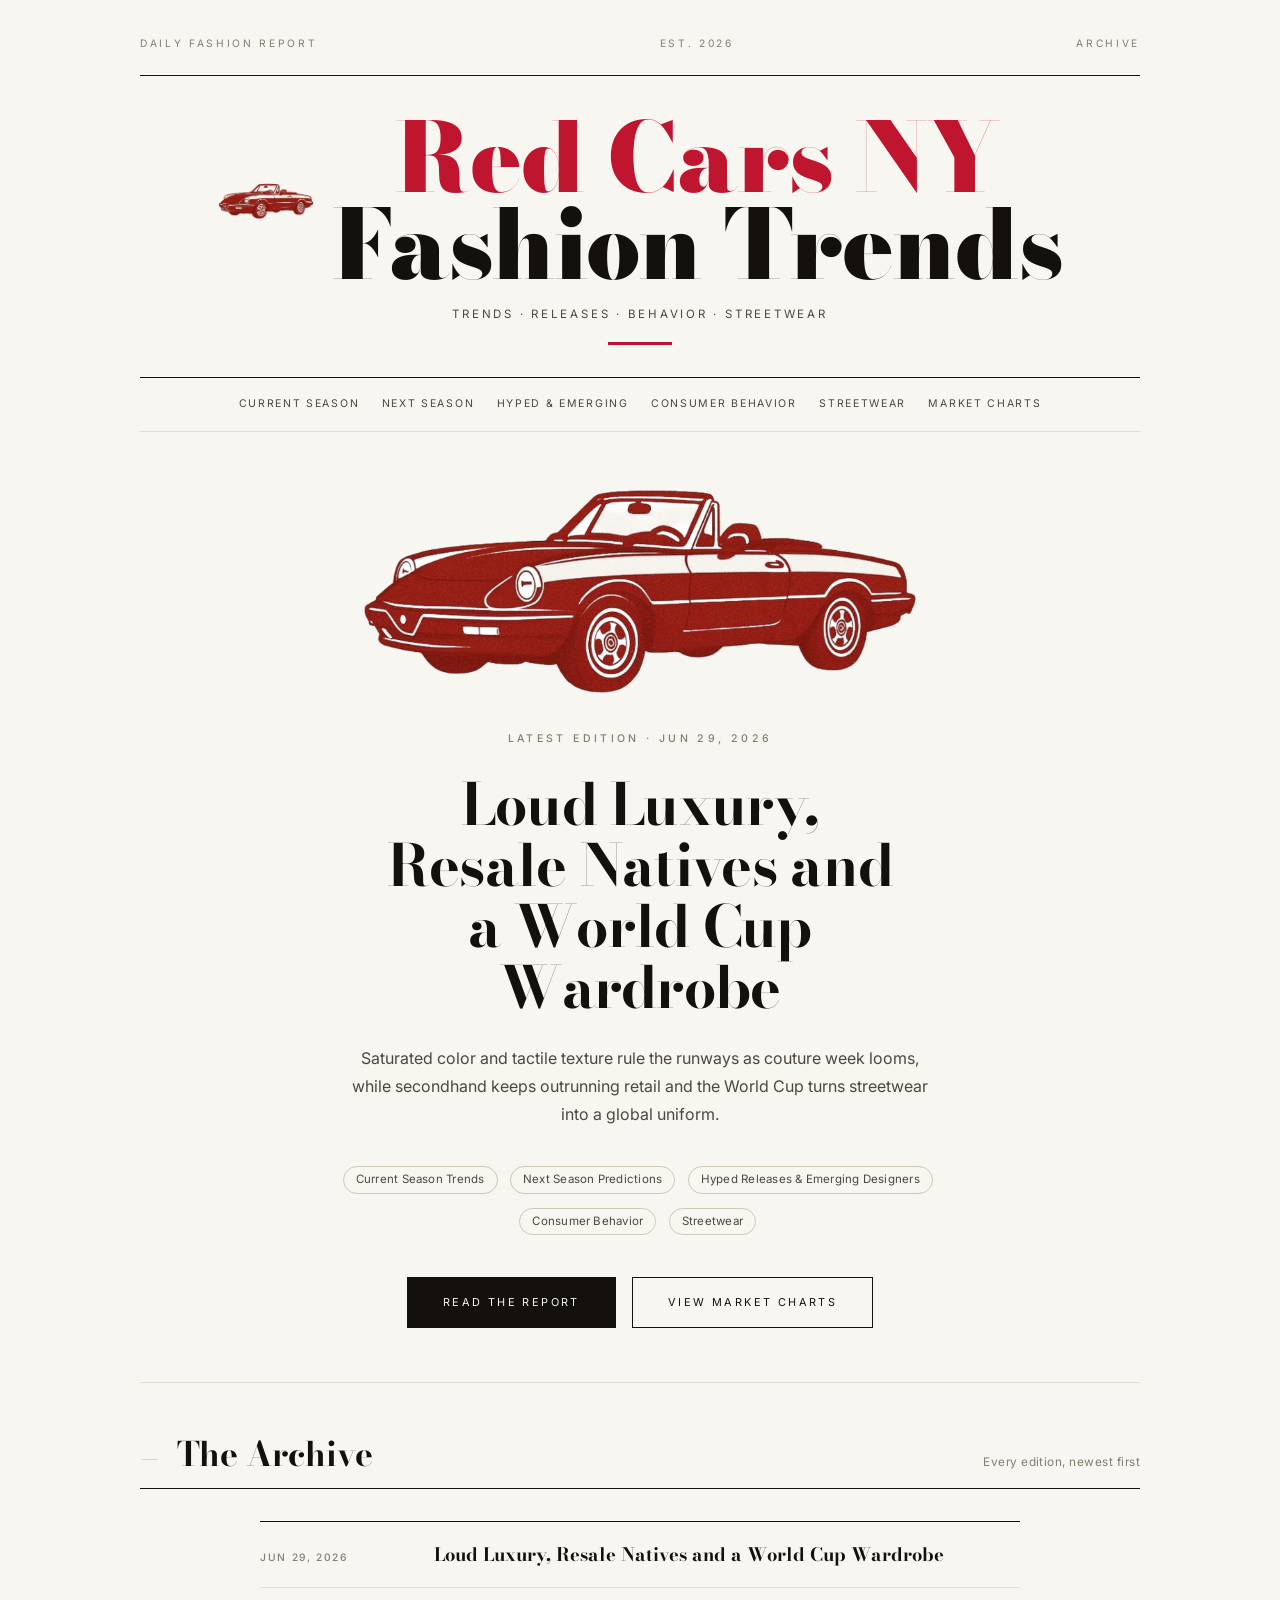
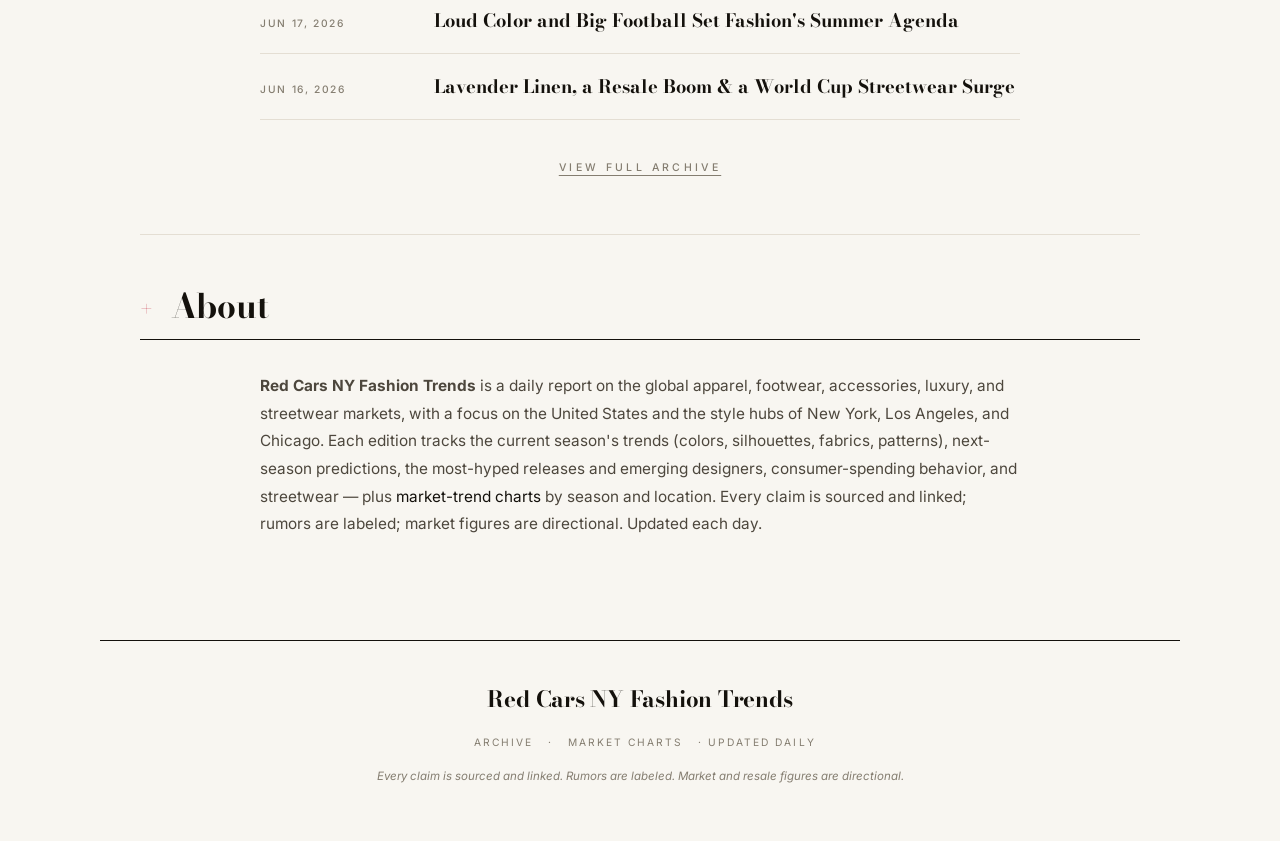
==== commit 1be802f0: "Use the real Red Cars NY car photo as the logo Replace the hand-drawn SVG with the client's actual c" ====
--- a/docs/index.html
+++ b/docs/index.html
@@ -19,7 +19,7 @@
     </div>
     <div class="wordmark-block">
       <div class="brandmark">
-        <img class="car-logo" src="assets/redcar.svg" alt="Red Cars NY" />
+        <img class="car-logo" src="assets/redcar.png" alt="Red Cars NY" />
         <h1 class="wordmark"><span class="red">Red Cars NY</span><br />Fashion Trends</h1>
       </div>
       <p class="tagline">Trends · Releases · Behavior · Streetwear</p>
@@ -38,7 +38,7 @@
   <main class="container">
 
     <section class="hero">
-      <img class="hero-car" src="assets/redcar.svg" alt="Red Cars NY" />
+      <img class="hero-car" src="assets/redcar.png" alt="Red Cars NY" />
       <span class="kicker hero-kicker">Latest Edition · Jun 29, 2026</span>
       <h2 class="hero-title"><a href="editions/2026-06-29.html">Loud Luxury, Resale Natives and a World Cup Wardrobe</a></h2>
       <p class="hero-dek">Saturated color and tactile texture rule the runways as couture week looms, while secondhand keeps outrunning retail and the World Cup turns streetwear into a global uniform.</p>
--- a/docs/style.css
+++ b/docs/style.css
@@ -1,6 +1,8 @@
+@import url('https://fonts.googleapis.com/css2?family=Inter:wght@400;500;600;700&display=swap');
+
 /* ═══════════════════════════════════════════════════════════════════════
    FASHION INTELLIGENCE — Design System
-   Sleek editorial aesthetic · Bodoni Moda (display) + Jost (sans)
+   Editorial aesthetic · Bodoni Moda (display headlines) + Inter (text/UI)
    ═══════════════════════════════════════════════════════════════════════ */
 
 /* ── Reset ─────────────────────────────────────────────────────────────── */
@@ -8,21 +10,21 @@
 
 /* ── Tokens ────────────────────────────────────────────────────────────── */
 :root {
-  --bone:        #f4f1ea;   /* page background */
-  --paper:       #faf8f3;   /* raised surfaces */
-  --ink:         #16130e;   /* near-black */
-  --ink-soft:    #5f594e;   /* secondary text */
-  --ink-faint:   #968f81;   /* tertiary / meta */
-  --line:        #e2dcd0;   /* hairlines */
+  --bone:        #f8f6f1;   /* page background — cleaner, lighter */
+  --paper:       #fdfcfa;   /* raised surfaces */
+  --ink:         #14110c;   /* near-black body text */
+  --ink-soft:    #4d473d;   /* secondary text — darker for readability */
+  --ink-faint:   #847d70;   /* tertiary / meta */
+  --line:        #e4ded3;   /* hairlines */
   --line-mid:    #cfc7b7;
-  --line-strong: #16130e;   /* rules */
-  --invert-bg:   #16130e;   /* dark panels */
-  --invert-tx:   #f4f1ea;
+  --line-strong: #14110c;   /* rules */
+  --invert-bg:   #14110c;   /* dark panels */
+  --invert-tx:   #f8f6f1;
   --accent:      #c0152f;   /* Red Cars NY brand red */
   --accent-soft: #e8c9cd;
 
   --display: 'Bodoni Moda', 'Didot', 'Times New Roman', serif;
-  --sans:    'Jost', 'Helvetica Neue', Arial, sans-serif;
+  --sans:    'Inter', system-ui, -apple-system, 'Helvetica Neue', Arial, sans-serif;
 
   --maxw: 1080px;
   --readw: 760px;
@@ -37,12 +39,13 @@
 
 body {
   font-family: var(--sans);
-  font-weight: 300;
+  font-weight: 400;
   color: var(--ink);
   background: var(--bone);
   line-height: 1.7;
-  letter-spacing: 0.005em;
+  letter-spacing: 0;
   -webkit-font-smoothing: antialiased;
+  text-rendering: optimizeLegibility;
 }
 
 .container {
@@ -141,7 +144,7 @@
 .wordmark .amp { font-style: italic; font-weight: 400; }
 .tagline {
   font-family: var(--sans);
-  font-weight: 300;
+  font-weight: 400;
   font-size: 0.72rem;
   letter-spacing: 0.24em;
   text-transform: uppercase;
@@ -194,8 +197,8 @@
 }
 .report-standfirst {
   font-family: var(--sans);
-  font-weight: 300;
-  font-size: 1rem;
+  font-weight: 400;
+  font-size: 1.05rem;
   line-height: 1.7;
   color: var(--ink-soft);
   margin-top: 1.4rem;
@@ -264,7 +267,7 @@
 }
 .section-sub {
   font-family: var(--sans);
-  font-weight: 300;
+  font-weight: 400;
   font-size: 0.74rem;
   letter-spacing: 0.04em;
   color: var(--ink-faint);
@@ -276,8 +279,8 @@
 /* Prose */
 .prose {
   max-width: var(--readw);
-  font-size: 0.96rem;
-  line-height: 1.78;
+  font-size: 1.02rem;
+  line-height: 1.8;
   color: var(--ink);
   margin-bottom: 1.2rem;
 }
@@ -317,7 +320,7 @@
 .swatch-hex {
   display: block;
   font-family: var(--sans);
-  font-weight: 300;
+  font-weight: 400;
   font-size: 0.62rem;
   letter-spacing: 0.1em;
   color: var(--ink-faint);
@@ -344,7 +347,7 @@
   color: var(--ink-soft);
   padding-top: 0.15rem;
 }
-.attr-body { font-size: 0.92rem; line-height: 1.65; }
+.attr-body { font-size: 0.95rem; line-height: 1.65; }
 .attr-body strong { font-weight: 500; }
 
 /* ── Cards / grids ─────────────────────────────────────────────────────── */
@@ -376,7 +379,7 @@
   color: var(--ink-faint);
   margin-bottom: 0.6rem;
 }
-.entry-body { font-size: 0.9rem; line-height: 1.65; color: var(--ink); }
+.entry-body { font-size: 0.93rem; line-height: 1.65; color: var(--ink); }
 .entry-body a { text-decoration: underline; text-underline-offset: 2px; text-decoration-color: var(--line-mid); }
 
 /* Stat band */
@@ -402,7 +405,7 @@
 .stat-num .unit { font-size: 1.05rem; font-style: italic; font-weight: 400; }
 .stat-label {
   font-family: var(--sans);
-  font-weight: 300;
+  font-weight: 400;
   font-size: 0.74rem;
   line-height: 1.4;
   color: var(--ink-soft);
@@ -715,7 +718,7 @@
 }
 .chart-note {
   font-family: var(--sans);
-  font-weight: 300;
+  font-weight: 400;
   font-size: 0.8rem;
   color: var(--ink-faint);
   margin-bottom: 1.1rem;
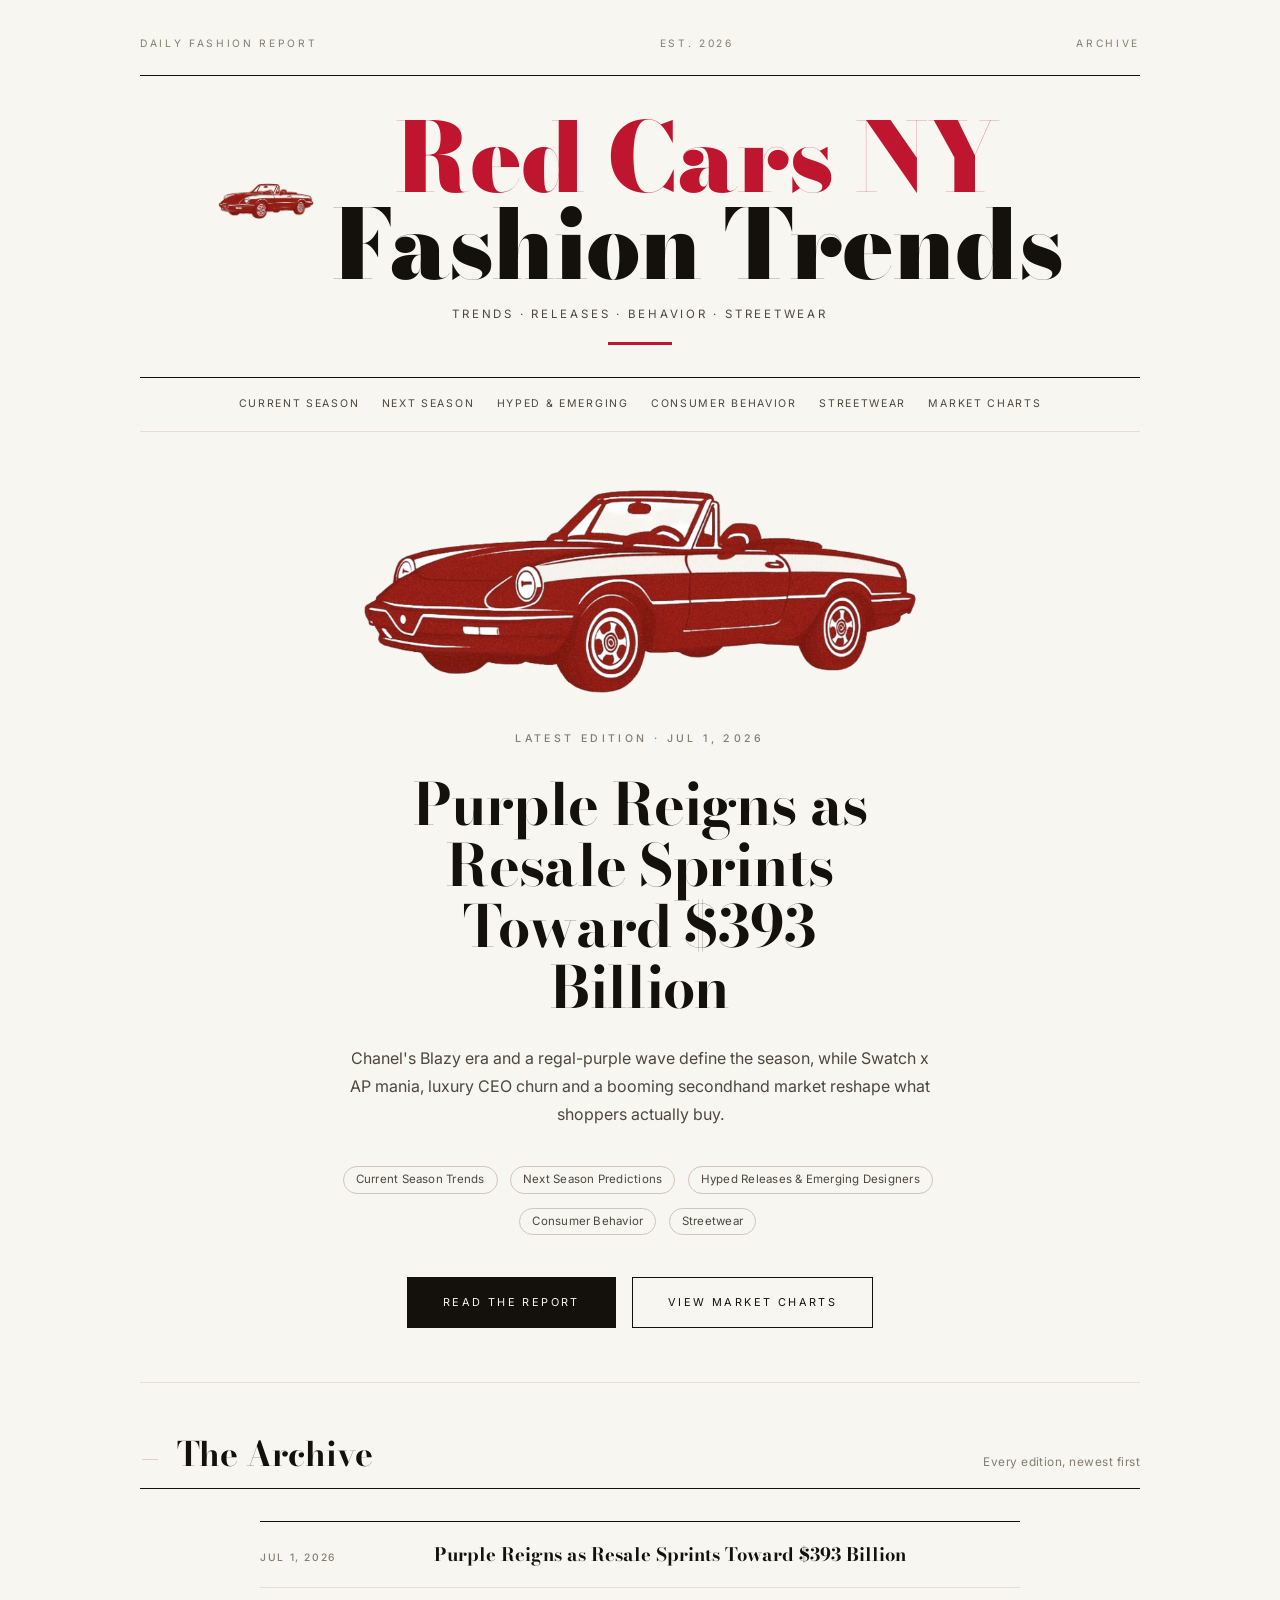
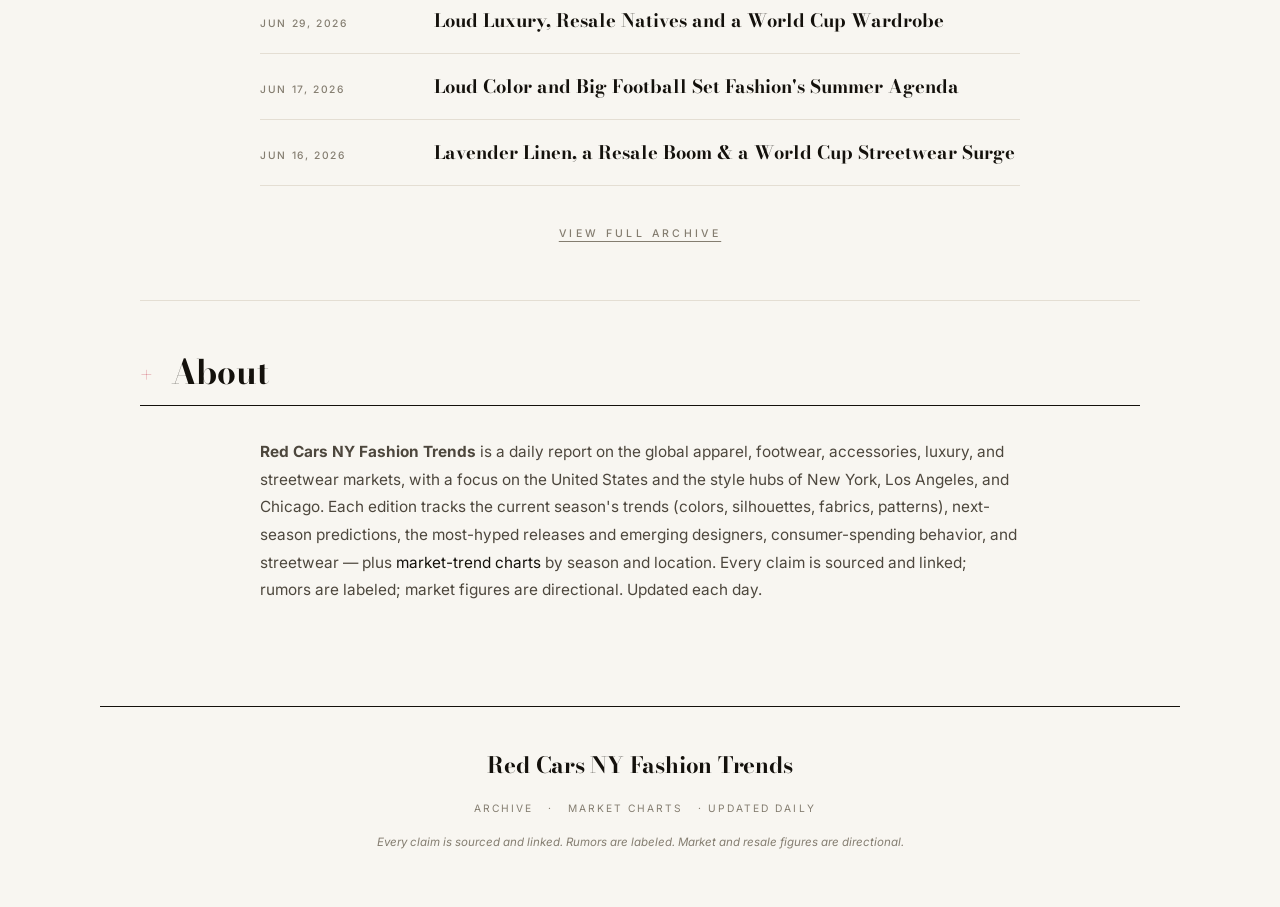
==== commit bddfcf9a: "Daily fashion report: 2026-07-01" ====
--- a/docs/index.html
+++ b/docs/index.html
@@ -26,11 +26,11 @@
       <div class="accent-rule"></div>
     </div>
     <nav class="mainnav">
-      <a href="editions/2026-06-29.html#current">Current Season</a>
-      <a href="editions/2026-06-29.html#next">Next Season</a>
-      <a href="editions/2026-06-29.html#releases">Hyped &amp; Emerging</a>
-      <a href="editions/2026-06-29.html#behavior">Consumer Behavior</a>
-      <a href="editions/2026-06-29.html#streetwear">Streetwear</a>
+      <a href="editions/2026-07-01.html#current">Current Season</a>
+      <a href="editions/2026-07-01.html#next">Next Season</a>
+      <a href="editions/2026-07-01.html#releases">Hyped &amp; Emerging</a>
+      <a href="editions/2026-07-01.html#behavior">Consumer Behavior</a>
+      <a href="editions/2026-07-01.html#streetwear">Streetwear</a>
       <a href="trends.html">Market Charts</a>
     </nav>
   </header>
@@ -39,9 +39,9 @@
 
     <section class="hero">
       <img class="hero-car" src="assets/redcar.png" alt="Red Cars NY" />
-      <span class="kicker hero-kicker">Latest Edition · Jun 29, 2026</span>
-      <h2 class="hero-title"><a href="editions/2026-06-29.html">Loud Luxury, Resale Natives and a World Cup Wardrobe</a></h2>
-      <p class="hero-dek">Saturated color and tactile texture rule the runways as couture week looms, while secondhand keeps outrunning retail and the World Cup turns streetwear into a global uniform.</p>
+      <span class="kicker hero-kicker">Latest Edition · Jul 1, 2026</span>
+      <h2 class="hero-title"><a href="editions/2026-07-01.html">Purple Reigns as Resale Sprints Toward $393 Billion</a></h2>
+      <p class="hero-dek">Chanel's Blazy era and a regal-purple wave define the season, while Swatch x AP mania, luxury CEO churn and a booming secondhand market reshape what shoppers actually buy.</p>
       <div class="hero-covers">
         <span class="tag">Current Season Trends</span>
         <span class="tag">Next Season Predictions</span>
@@ -50,7 +50,7 @@
         <span class="tag">Streetwear</span>
       </div>
       <div class="btn-wrap">
-        <a class="btn" href="editions/2026-06-29.html">Read the Report</a>
+        <a class="btn" href="editions/2026-07-01.html">Read the Report</a>
         &nbsp;&nbsp;
         <a class="btn" href="trends.html" style="background:transparent;color:var(--ink);">View Market Charts</a>
       </div>
@@ -63,6 +63,10 @@
         <span class="section-sub">Every edition, newest first</span>
       </div>
       <ul class="archive-list">
+        <li class="archive-item">
+          <span class="archive-date">Jul 1, 2026</span>
+          <span class="archive-headline"><a href="editions/2026-07-01.html">Purple Reigns as Resale Sprints Toward $393 Billion</a></span>
+        </li>
         <li class="archive-item">
           <span class="archive-date">Jun 29, 2026</span>
           <span class="archive-headline"><a href="editions/2026-06-29.html">Loud Luxury, Resale Natives and a World Cup Wardrobe</a></span>
